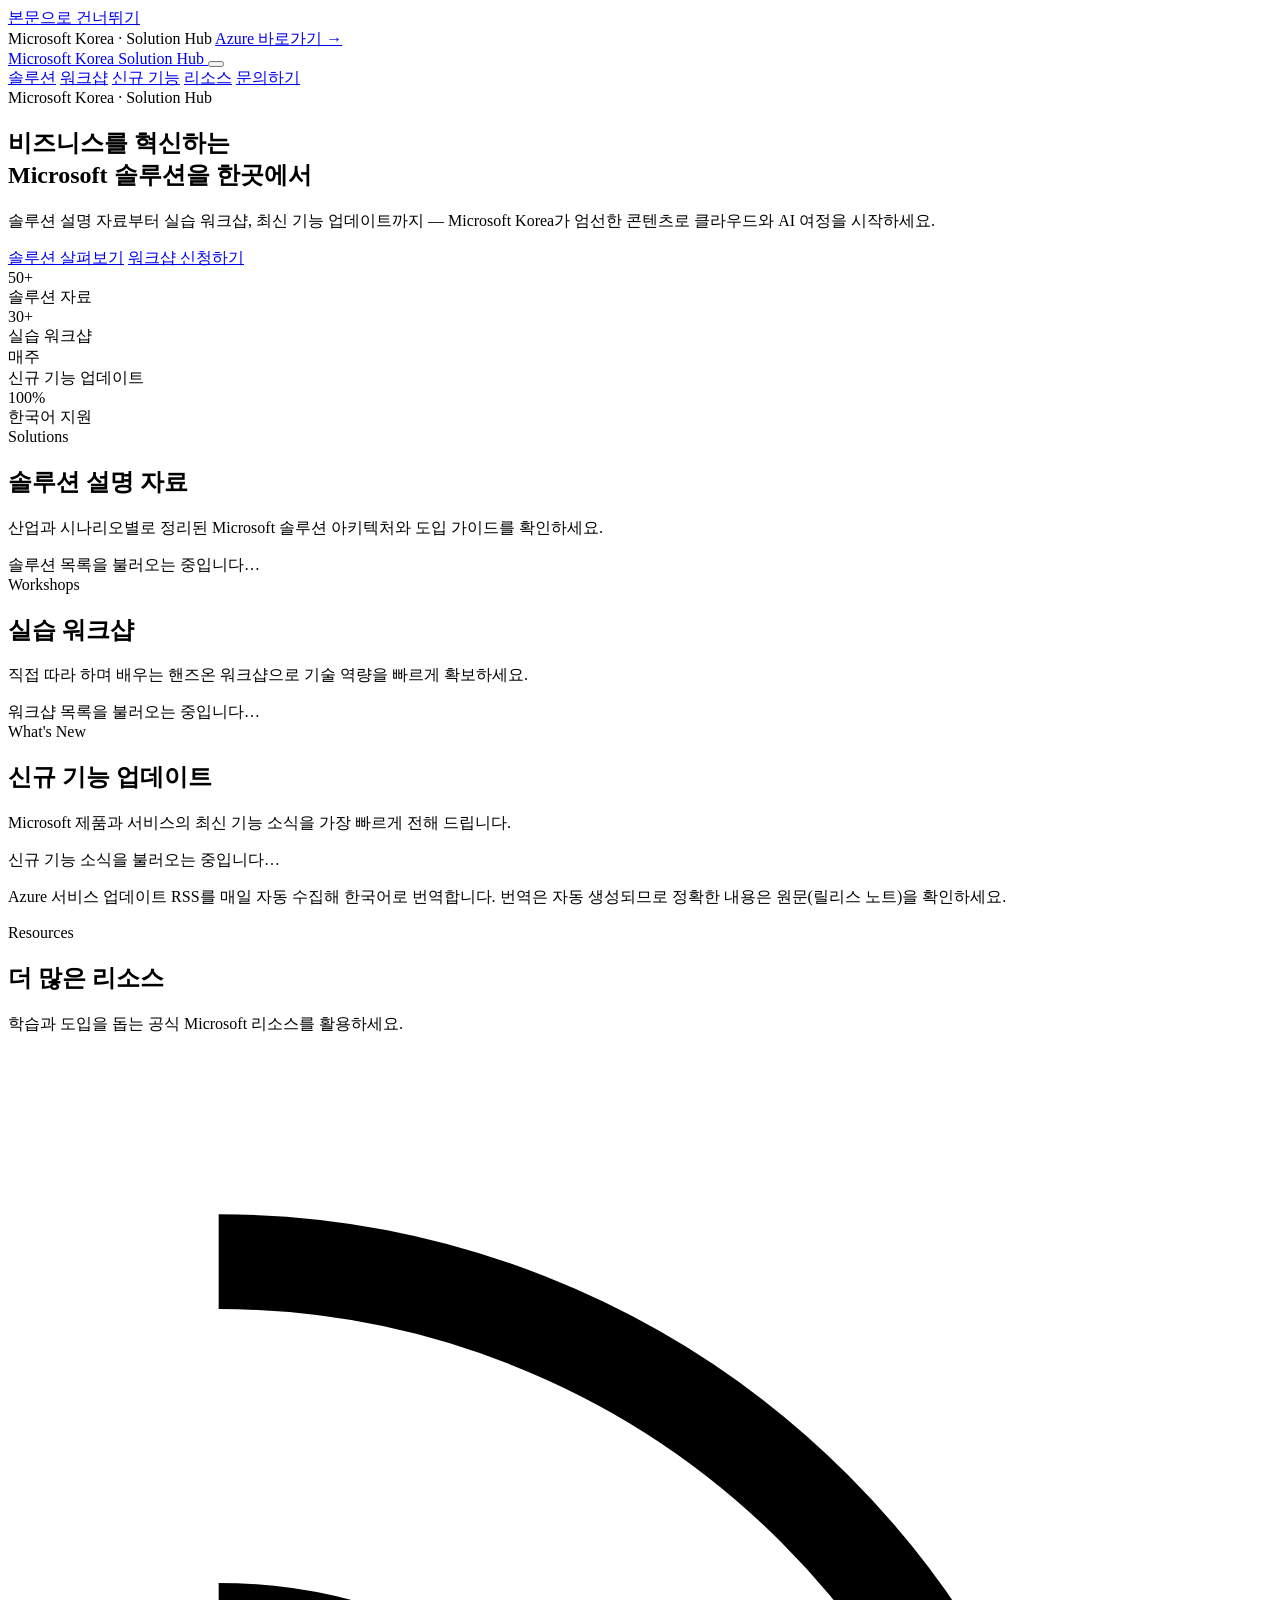
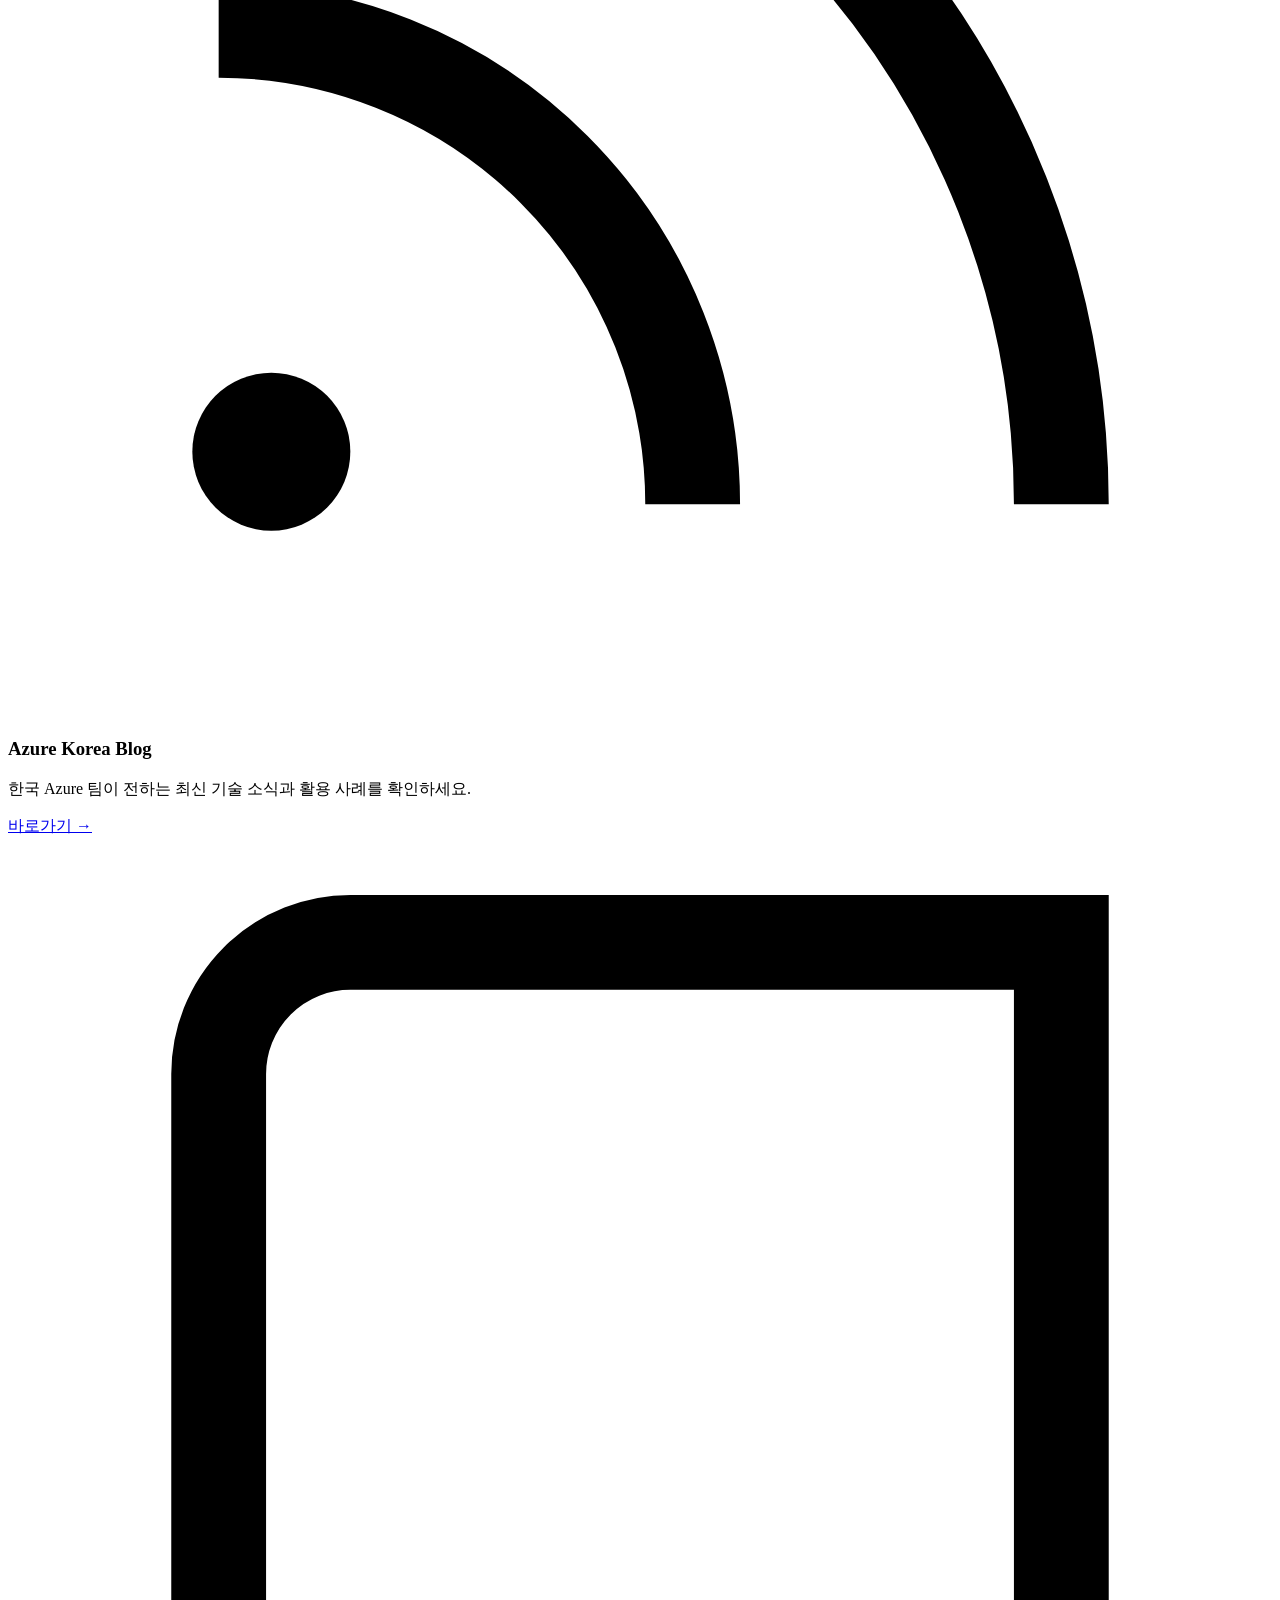
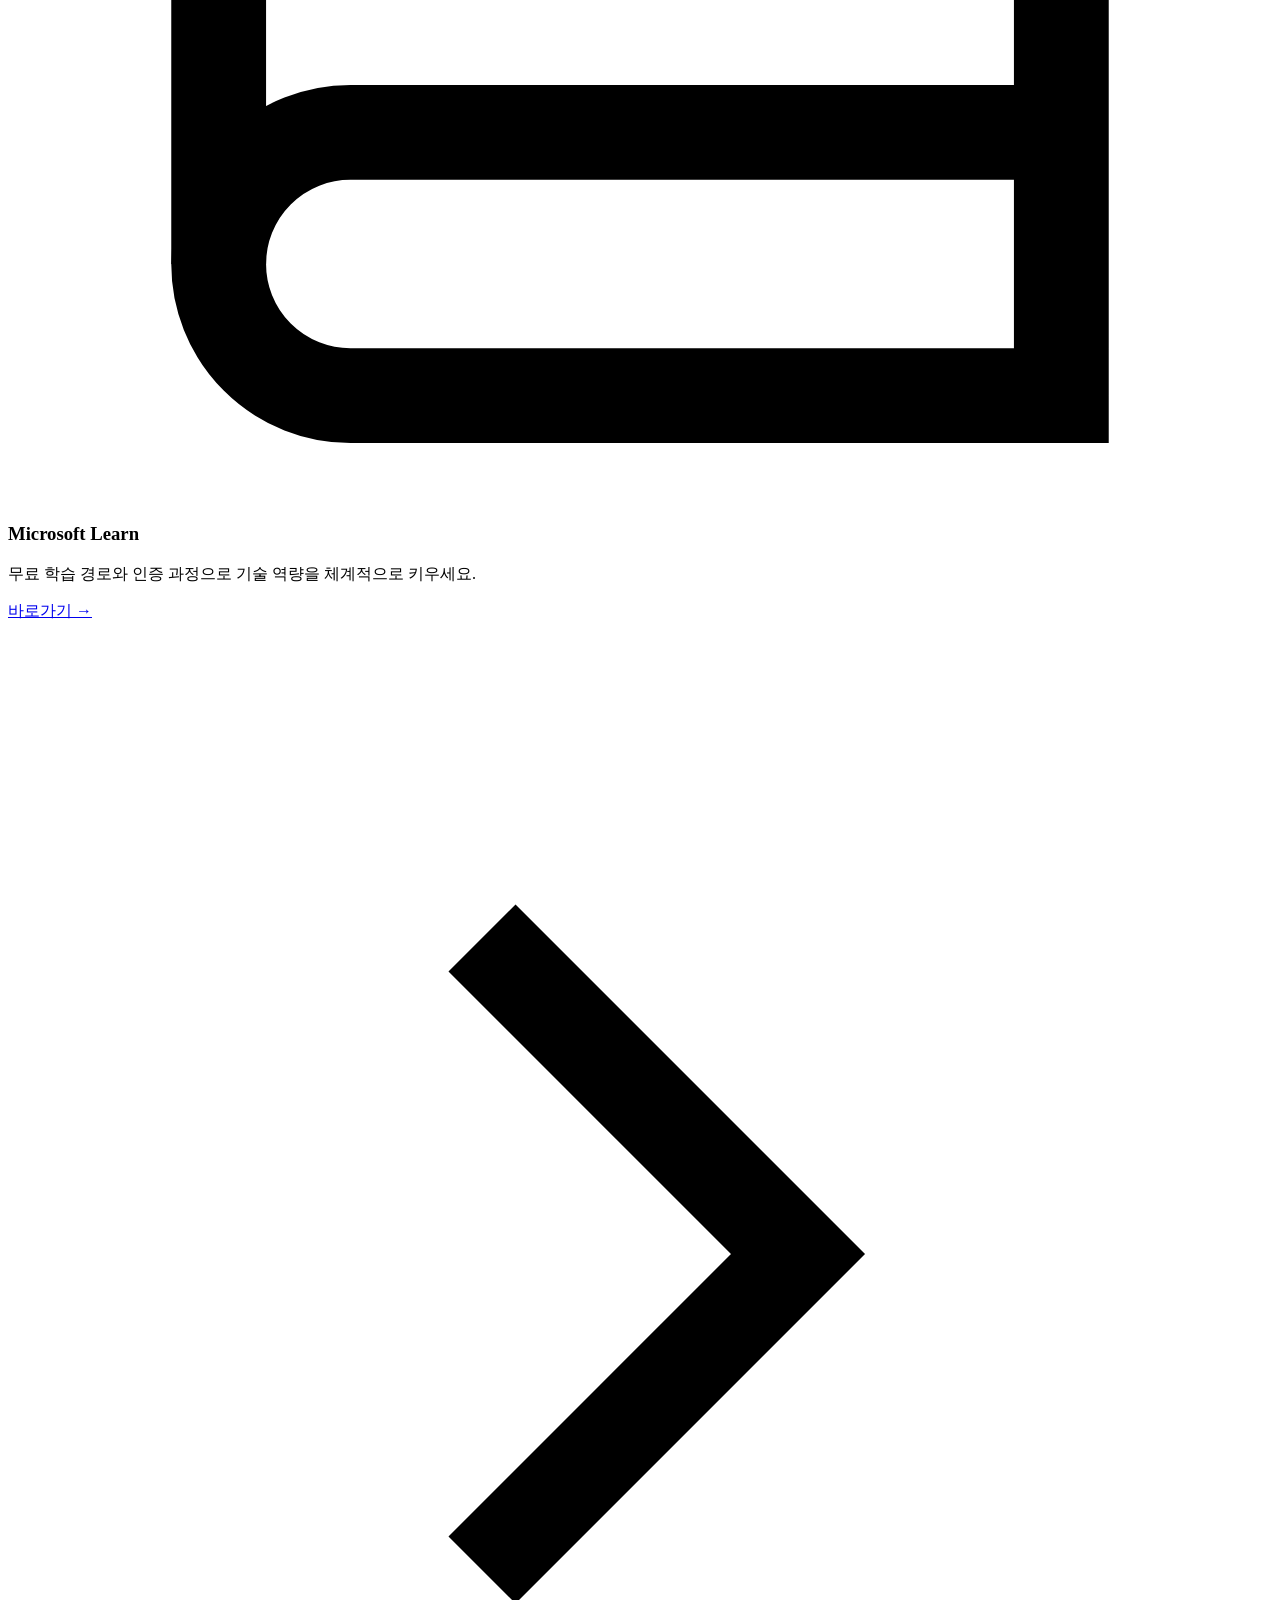
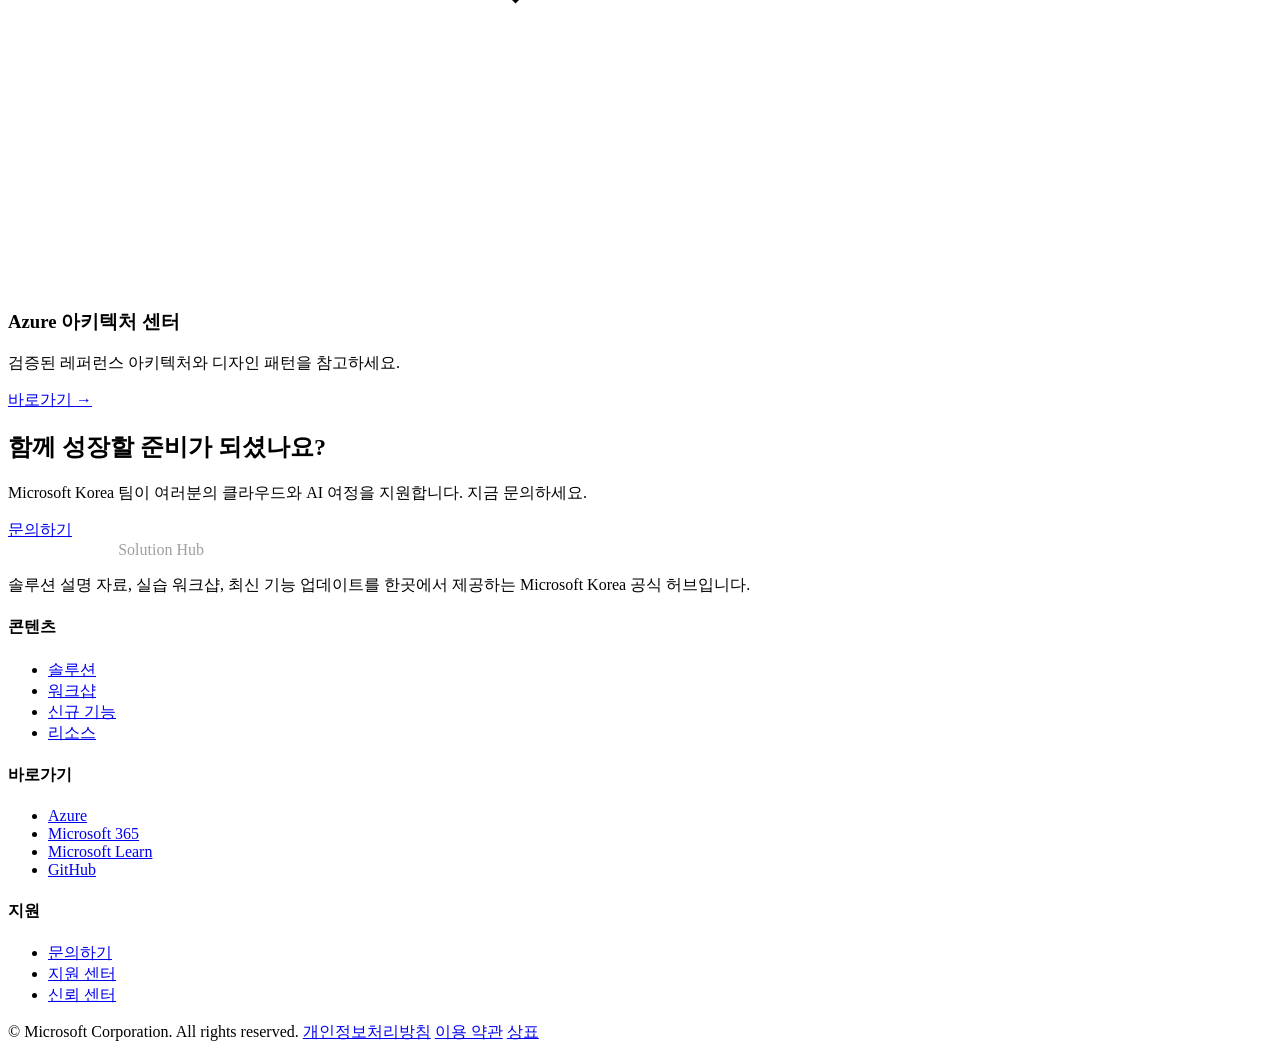
==== docs/index.html @ 12082afa "fix: 신규 기능 배지 정렬 개선 및 정적 자산 캐시 무효화" ====
<!DOCTYPE html>
<html lang="ko">
<head>
  <meta charset="UTF-8" />
  <meta name="viewport" content="width=device-width, initial-scale=1.0" />
  <title>Microsoft Korea Solution Hub</title>
  <meta name="description" content="Microsoft Korea Solution Hub — 솔루션 설명 자료, 실습 워크샵, 최신 기능 업데이트를 한곳에서 만나보세요." />
  <meta name="theme-color" content="#0067b8" />

  <!-- Open Graph -->
  <meta property="og:type" content="website" />
  <meta property="og:title" content="Microsoft Korea Solution Hub" />
  <meta property="og:description" content="솔루션 설명 자료, 실습 워크샵, 최신 기능 업데이트를 한곳에서." />
  <meta property="og:locale" content="ko_KR" />

  <link rel="icon" href="assets/img/favicon.svg" type="image/svg+xml" />
  <link rel="stylesheet" href="assets/css/styles.css?v=20260702" />
</head>
<body>
  <a class="skip-link" href="#main">본문으로 건너뛰기</a>

  <!-- Top bar -->
  <div class="topbar">
    <div class="container">
      <span>Microsoft Korea · Solution Hub</span>
      <span><a href="https://azure.microsoft.com/ko-kr/" target="_blank" rel="noopener">Azure 바로가기 →</a></span>
    </div>
  </div>

  <!-- Header -->
  <header class="site-header">
    <div class="container">
      <a class="brand" href="#top" aria-label="Microsoft Korea Solution Hub 홈">
        <span class="logo" aria-hidden="true">
          <span></span><span></span><span></span><span></span>
        </span>
        <span class="brand-text">
          <span class="t1">Microsoft Korea</span>
          <span class="t2">Solution Hub</span>
        </span>
      </a>

      <button class="nav-toggle" aria-label="메뉴 열기" aria-expanded="false">
        <span></span><span></span><span></span>
      </button>

      <nav class="main-nav" id="mainNav" aria-label="주 메뉴">
        <a href="#solutions">솔루션</a>
        <a href="#workshops">워크샵</a>
        <a href="#features">신규 기능</a>
        <a href="#resources">리소스</a>
        <a class="nav-cta" href="#contact">문의하기</a>
      </nav>
    </div>
  </header>

  <main id="main">
    <!-- Hero -->
    <section class="hero" id="top">
      <div class="container">
        <span class="eyebrow">Microsoft Korea · Solution Hub</span>
        <h1>비즈니스를 혁신하는<br />Microsoft 솔루션을 한곳에서</h1>
        <p>
          솔루션 설명 자료부터 실습 워크샵, 최신 기능 업데이트까지 —
          Microsoft Korea가 엄선한 콘텐츠로 클라우드와 AI 여정을 시작하세요.
        </p>
        <div class="hero-actions">
          <a class="btn btn-primary" href="#solutions">솔루션 살펴보기</a>
          <a class="btn btn-ghost" href="#workshops">워크샵 신청하기</a>
        </div>
      </div>
    </section>

    <!-- Stats -->
    <section class="stats">
      <div class="container">
        <div class="stat">
          <div class="num">50+</div>
          <div class="label">솔루션 자료</div>
        </div>
        <div class="stat">
          <div class="num">30+</div>
          <div class="label">실습 워크샵</div>
        </div>
        <div class="stat">
          <div class="num">매주</div>
          <div class="label">신규 기능 업데이트</div>
        </div>
        <div class="stat">
          <div class="num">100%</div>
          <div class="label">한국어 지원</div>
        </div>
      </div>
    </section>

    <!-- Solutions -->
    <section class="block" id="solutions">
      <div class="container">
        <div class="section-head reveal">
          <span class="kicker">Solutions</span>
          <h2>솔루션 설명 자료</h2>
          <p>산업과 시나리오별로 정리된 Microsoft 솔루션 아키텍처와 도입 가이드를 확인하세요.</p>
        </div>

        <!--
          아래 그리드는 solutions/solutions.md 매니페스트를 기반으로 JavaScript가
          자동으로 채웁니다. 각 카드는 solution.html?slug=<slug> 상세 페이지로 연결됩니다.
        -->
        <div class="grid grid-3" id="solutionGrid" data-source="solutions/solutions.md" aria-live="polite">
          <div class="workshop-loading">솔루션 목록을 불러오는 중입니다…</div>
        </div>
      </div>
    </section>

    <!-- Workshops -->
    <section class="block alt" id="workshops">
      <div class="container">
        <div class="section-head reveal">
          <span class="kicker">Workshops</span>
          <h2>실습 워크샵</h2>
          <p>직접 따라 하며 배우는 핸즈온 워크샵으로 기술 역량을 빠르게 확보하세요.</p>
        </div>

        <!--
          아래 컨테이너는 workshops.md 파일의 카테고리·워크샵 목록을 기반으로
          JavaScript가 자동으로 채웁니다. data-source 속성으로 목록 파일을 지정합니다.
        -->
        <div id="workshopContainer" data-source="workshops.md" aria-live="polite">
          <div class="workshop-loading">워크샵 목록을 불러오는 중입니다…</div>
        </div>
      </div>
    </section>

    <!-- New Features -->
    <section class="block" id="features">
      <div class="container">
        <div class="section-head reveal">
          <span class="kicker">What's New</span>
          <h2>신규 기능 업데이트</h2>
          <p>Microsoft 제품과 서비스의 최신 기능 소식을 가장 빠르게 전해 드립니다.</p>
        </div>

        <!--
          아래 목록은 GitHub Actions가 매일 Azure 서비스 업데이트 RSS를 수집·번역해
          생성하는 updates.json 을 기반으로 자동 렌더링됩니다.
        -->
        <div class="feature-list" id="featureList" data-source="updates.json" aria-live="polite">
          <div class="workshop-loading">신규 기능 소식을 불러오는 중입니다…</div>
        </div>
        <p class="feed-note">Azure 서비스 업데이트 RSS를 매일 자동 수집해 한국어로 번역합니다. 번역은 자동 생성되므로 정확한 내용은 원문(릴리스 노트)을 확인하세요.</p>
      </div>
    </section>

    <!-- Resources -->
    <section class="block alt" id="resources">
      <div class="container">
        <div class="section-head reveal">
          <span class="kicker">Resources</span>
          <h2>더 많은 리소스</h2>
          <p>학습과 도입을 돕는 공식 Microsoft 리소스를 활용하세요.</p>
        </div>

        <div class="grid grid-3">
          <article class="card reveal">
            <div class="card-top"></div>
            <div class="card-body">
              <div class="icon" aria-hidden="true">
                <svg viewBox="0 0 24 24" fill="none" stroke="currentColor" stroke-width="1.8"><path d="M4 11a9 9 0 0 1 9 9"/><path d="M4 4a16 16 0 0 1 16 16"/><circle cx="5" cy="19" r="1.5" fill="currentColor" stroke="none"/></svg>
              </div>
              <h3>Azure Korea Blog</h3>
              <p>한국 Azure 팀이 전하는 최신 기술 소식과 활용 사례를 확인하세요.</p>
              <a class="card-link" href="https://microsoft.github.io/azurekorea/" target="_blank" rel="noopener">바로가기 <span class="arrow">→</span></a>
            </div>
          </article>

          <article class="card reveal">
            <div class="card-top"></div>
            <div class="card-body">
              <div class="icon" aria-hidden="true">
                <svg viewBox="0 0 24 24" fill="none" stroke="currentColor" stroke-width="1.8"><path d="M4 19.5A2.5 2.5 0 0 1 6.5 17H20"/><path d="M6.5 2H20v20H6.5A2.5 2.5 0 0 1 4 19.5v-15A2.5 2.5 0 0 1 6.5 2z"/></svg>
              </div>
              <h3>Microsoft Learn</h3>
              <p>무료 학습 경로와 인증 과정으로 기술 역량을 체계적으로 키우세요.</p>
              <a class="card-link" href="https://learn.microsoft.com/ko-kr/" target="_blank" rel="noopener">바로가기 <span class="arrow">→</span></a>
            </div>
          </article>

          <article class="card reveal">
            <div class="card-top"></div>
            <div class="card-body">
              <div class="icon" aria-hidden="true">
                <svg viewBox="0 0 24 24" fill="none" stroke="currentColor" stroke-width="1.8"><path d="M9 18l6-6-6-6"/></svg>
              </div>
              <h3>Azure 아키텍처 센터</h3>
              <p>검증된 레퍼런스 아키텍처와 디자인 패턴을 참고하세요.</p>
              <a class="card-link" href="https://learn.microsoft.com/ko-kr/azure/architecture/" target="_blank" rel="noopener">바로가기 <span class="arrow">→</span></a>
            </div>
          </article>
        </div>
      </div>
    </section>

    <!-- CTA band -->
    <section class="cta-band" id="contact">
      <h2>함께 성장할 준비가 되셨나요?</h2>
      <p>Microsoft Korea 팀이 여러분의 클라우드와 AI 여정을 지원합니다. 지금 문의하세요.</p>
      <a class="btn btn-primary" href="mailto:solutionhub@microsoft.com">문의하기</a>
    </section>
  </main>

  <!-- Footer -->
  <footer class="site-footer">
    <div class="container">
      <div class="footer-grid">
        <div class="footer-about">
          <a class="brand" href="#top" style="color:#fff;">
            <span class="logo" aria-hidden="true"><span></span><span></span><span></span><span></span></span>
            <span class="brand-text">
              <span class="t1" style="color:#fff;">Microsoft Korea</span>
              <span class="t2" style="color:#a19f9d;">Solution Hub</span>
            </span>
          </a>
          <p>솔루션 설명 자료, 실습 워크샵, 최신 기능 업데이트를 한곳에서 제공하는 Microsoft Korea 공식 허브입니다.</p>
        </div>
        <div>
          <h4>콘텐츠</h4>
          <ul>
            <li><a href="#solutions">솔루션</a></li>
            <li><a href="#workshops">워크샵</a></li>
            <li><a href="#features">신규 기능</a></li>
            <li><a href="#resources">리소스</a></li>
          </ul>
        </div>
        <div>
          <h4>바로가기</h4>
          <ul>
            <li><a href="https://azure.microsoft.com/ko-kr/" target="_blank" rel="noopener">Azure</a></li>
            <li><a href="https://www.microsoft.com/ko-kr/microsoft-365" target="_blank" rel="noopener">Microsoft 365</a></li>
            <li><a href="https://learn.microsoft.com/ko-kr/" target="_blank" rel="noopener">Microsoft Learn</a></li>
            <li><a href="https://github.com/" target="_blank" rel="noopener">GitHub</a></li>
          </ul>
        </div>
        <div>
          <h4>지원</h4>
          <ul>
            <li><a href="#contact">문의하기</a></li>
            <li><a href="https://support.microsoft.com/ko-kr" target="_blank" rel="noopener">지원 센터</a></li>
            <li><a href="https://www.microsoft.com/ko-kr/trust-center" target="_blank" rel="noopener">신뢰 센터</a></li>
          </ul>
        </div>
      </div>
      <div class="footer-bottom">
        <span>© <span id="year"></span> Microsoft Corporation. All rights reserved.</span>
        <span>
          <a href="https://www.microsoft.com/ko-kr/privacy/privacystatement" target="_blank" rel="noopener">개인정보처리방침</a>
          <a href="https://www.microsoft.com/ko-kr/legal/terms-of-use" target="_blank" rel="noopener">이용 약관</a>
          <a href="https://www.microsoft.com/ko-kr/trademarks" target="_blank" rel="noopener">상표</a>
        </span>
      </div>
    </div>
  </footer>

  <script src="assets/js/main.js?v=20260702"></script>
</body>
</html>
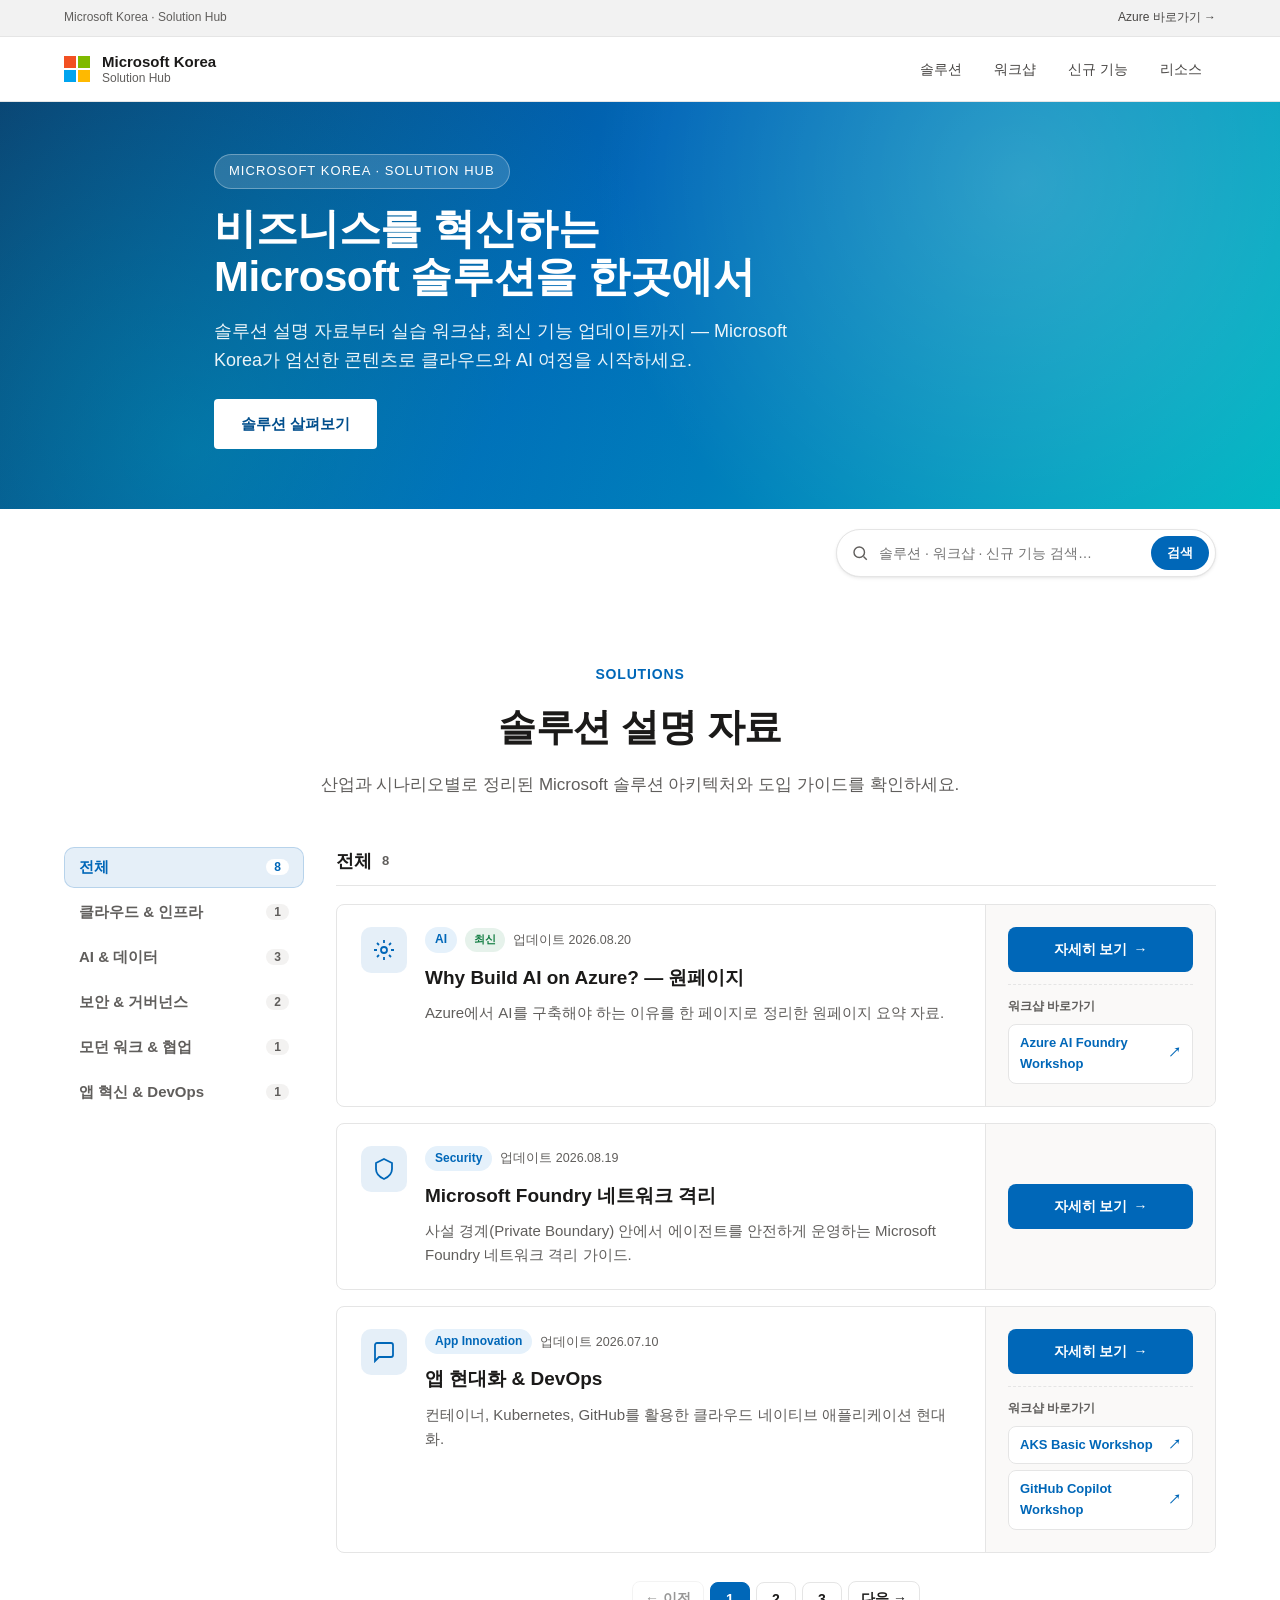
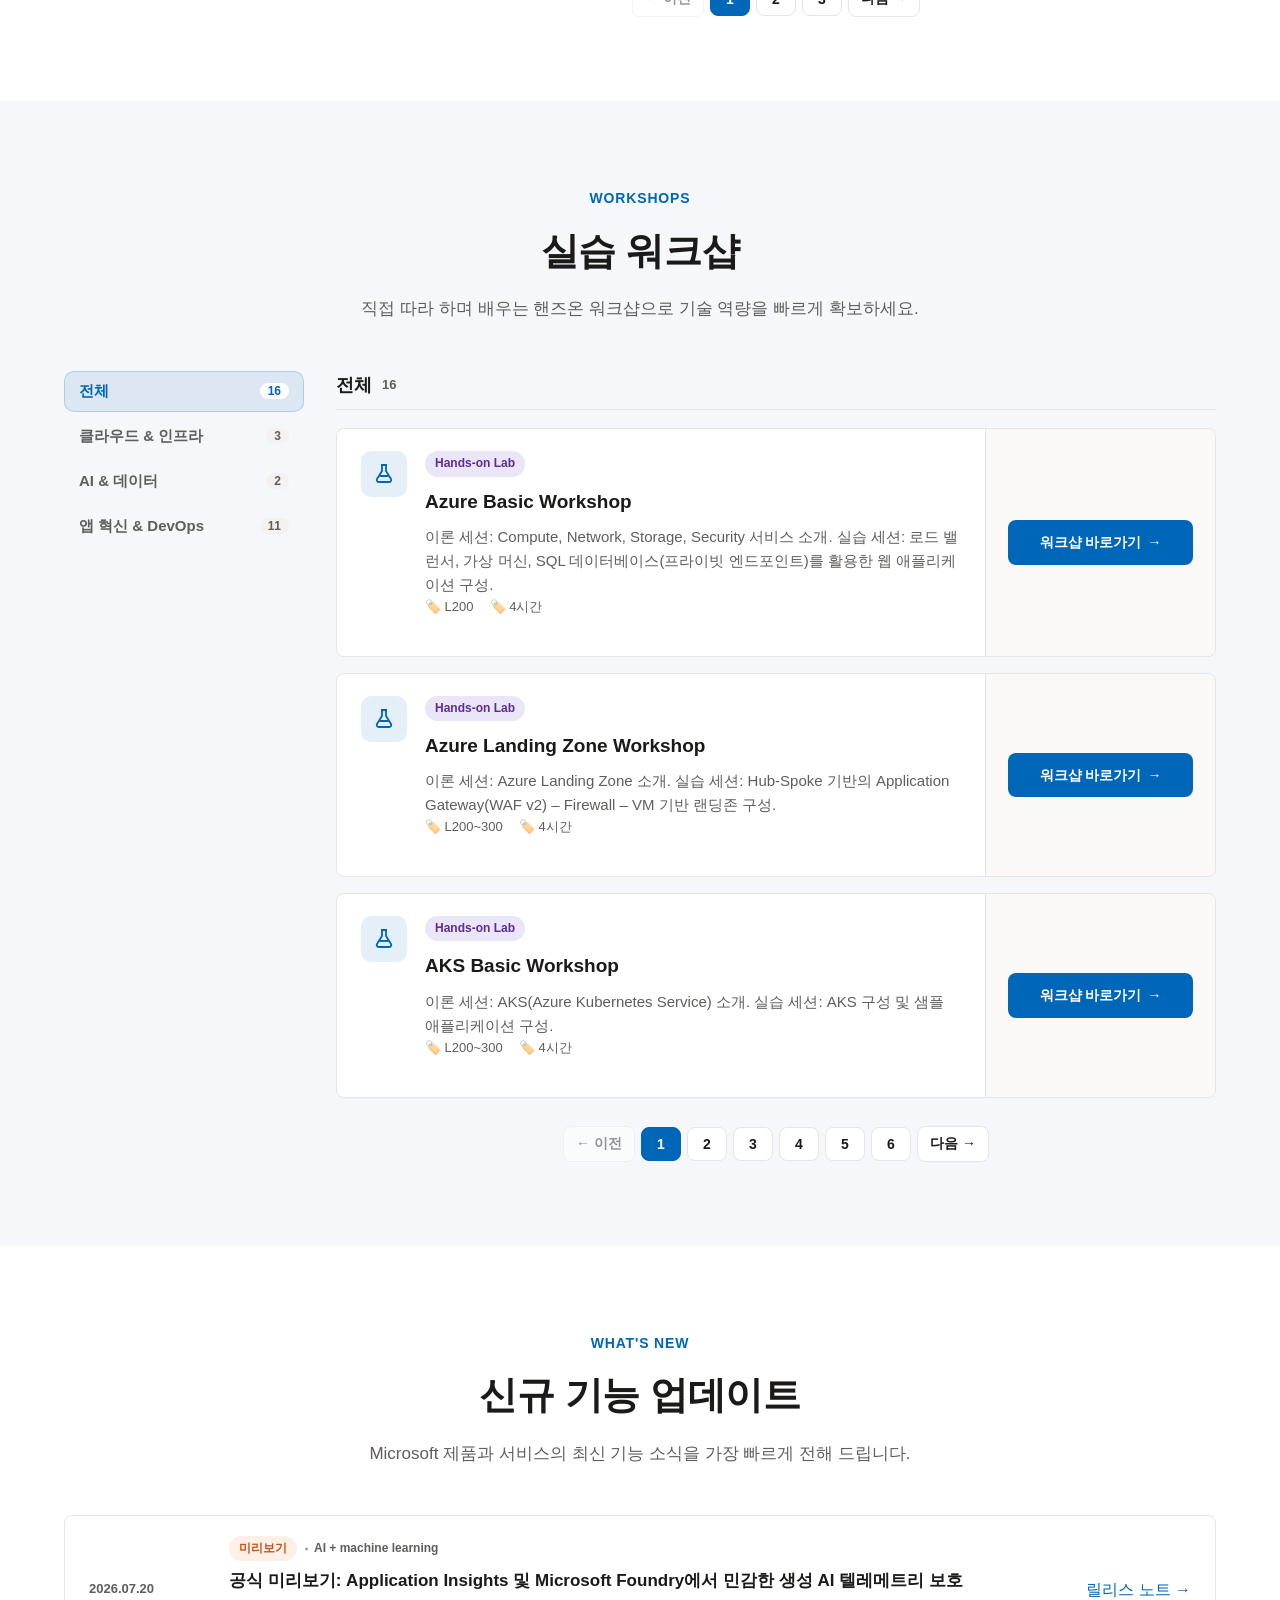
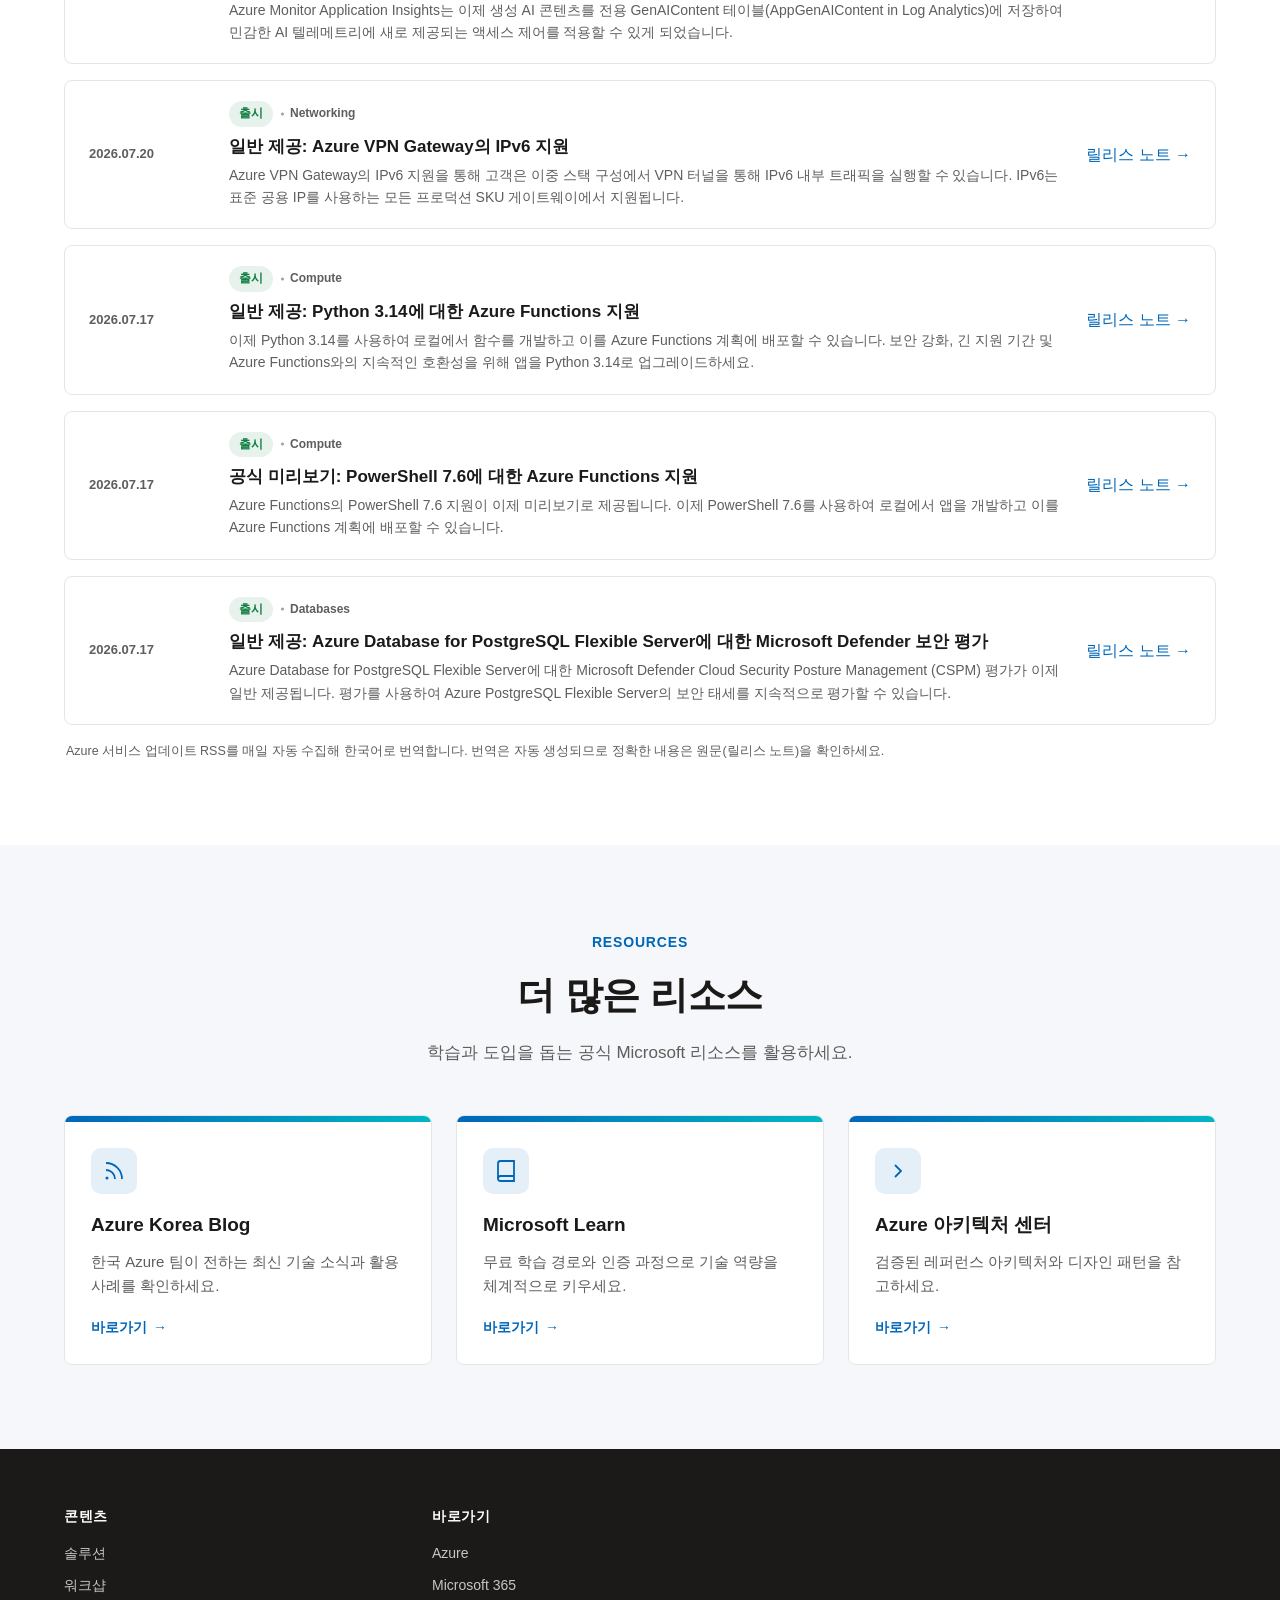
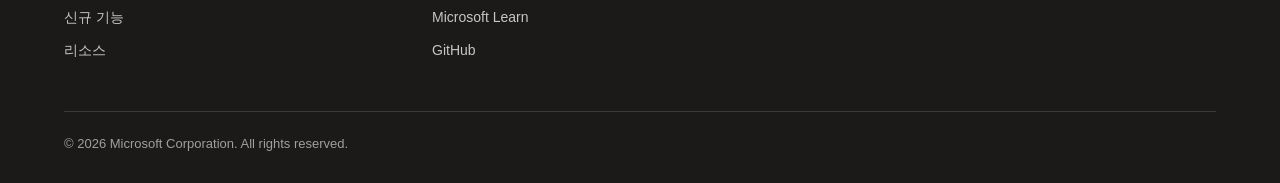
==== commit 7ac21779: "feat: 콘텐츠 폴더 재구성(solutions/workshops/updates), 2단 레이아웃·검색·페이지네이션, 신규기능 날짜별 저장" ====
--- a/docs/index.html
+++ b/docs/index.html
@@ -49,7 +49,6 @@
         <a href="#workshops">워크샵</a>
         <a href="#features">신규 기능</a>
         <a href="#resources">리소스</a>
-        <a class="nav-cta" href="#contact">문의하기</a>
       </nav>
     </div>
   </header>
@@ -66,20 +65,23 @@
         </p>
         <div class="hero-actions">
           <a class="btn btn-primary" href="#solutions">솔루션 살펴보기</a>
-          <a class="btn btn-ghost" href="#workshops">워크샵 신청하기</a>
         </div>
       </div>
     </section>
 
     <!-- Stats -->
+    <!--
+      개수(통계) 섹션 — 콘텐츠가 충분히 쌓이면 다시 노출할 예정이라 임시로 숨김 처리했습니다.
+      다시 표시하려면 이 주석 블록의 시작(바로 위 줄)과 끝(아래 stats 섹션 뒤) 표시만 제거하세요.
+
     <section class="stats">
       <div class="container">
         <div class="stat">
-          <div class="num">50+</div>
+          <div class="num" id="statSolutions">10+</div>
           <div class="label">솔루션 자료</div>
         </div>
         <div class="stat">
-          <div class="num">30+</div>
+          <div class="num" id="statWorkshops">20+</div>
           <div class="label">실습 워크샵</div>
         </div>
         <div class="stat">
@@ -92,6 +94,34 @@
         </div>
       </div>
     </section>
+    -->
+
+    <!-- 검색 바 (배너 하단 · 솔루션 설명 자료 위) -->
+    <div class="search-bar-wrap">
+      <div class="container">
+        <form class="site-search" id="siteSearch" role="search">
+          <span class="search-ico" aria-hidden="true">
+            <svg viewBox="0 0 24 24" fill="none" stroke="currentColor" stroke-width="1.9"><circle cx="11" cy="11" r="7"/><path d="M21 21l-4.3-4.3"/></svg>
+          </span>
+          <input type="search" id="searchInput" placeholder="솔루션 · 워크샵 · 신규 기능 검색…" aria-label="사이트 검색" autocomplete="off" />
+          <button type="submit" class="search-go">검색</button>
+        </form>
+      </div>
+    </div>
+
+    <!-- 검색 결과 화면 (검색 시에만 표시) -->
+    <div class="block search-results" id="searchResults" hidden>
+      <div class="container">
+        <div class="search-results-head">
+          <h2 id="searchResultsTitle">검색 결과</h2>
+          <button type="button" class="search-close" id="searchClose">✕ 검색 닫기</button>
+        </div>
+        <div class="solutions-layout">
+          <aside class="solutions-nav" id="searchNav" aria-label="검색 결과 분류"></aside>
+          <div class="solutions-main" id="searchGrid" aria-live="polite"></div>
+        </div>
+      </div>
+    </div>
 
     <!-- Solutions -->
     <section class="block" id="solutions">
@@ -104,10 +134,14 @@
 
         <!--
           아래 그리드는 solutions/solutions.md 매니페스트를 기반으로 JavaScript가
-          자동으로 채웁니다. 각 카드는 solution.html?slug=<slug> 상세 페이지로 연결됩니다.
+          자동으로 채웁니다. 왼쪽은 카테고리 목록, 오른쪽은 카테고리별 카드입니다.
+          각 카드는 solution.html?slug=<slug> 상세 페이지(또는 외부 URL)로 연결됩니다.
         -->
-        <div class="grid grid-3" id="solutionGrid" data-source="solutions/solutions.md" aria-live="polite">
-          <div class="workshop-loading">솔루션 목록을 불러오는 중입니다…</div>
+        <div class="solutions-layout">
+          <aside class="solutions-nav" id="solutionNav" aria-label="솔루션 카테고리"></aside>
+          <div class="solutions-main" id="solutionGrid" data-source="solutions/solutions.md" aria-live="polite">
+            <div class="workshop-loading">솔루션 목록을 불러오는 중입니다…</div>
+          </div>
         </div>
       </div>
     </section>
@@ -123,10 +157,13 @@
 
         <!--
           아래 컨테이너는 workshops.md 파일의 카테고리·워크샵 목록을 기반으로
-          JavaScript가 자동으로 채웁니다. data-source 속성으로 목록 파일을 지정합니다.
+          JavaScript가 자동으로 채웁니다. 왼쪽은 카테고리, 오른쪽은 카드입니다.
         -->
-        <div id="workshopContainer" data-source="workshops.md" aria-live="polite">
-          <div class="workshop-loading">워크샵 목록을 불러오는 중입니다…</div>
+        <div class="solutions-layout">
+          <aside class="solutions-nav" id="workshopNav" aria-label="워크샵 카테고리"></aside>
+          <div class="solutions-main" id="workshopContainer" data-source="workshops/workshops.md" aria-live="polite">
+            <div class="workshop-loading">워크샵 목록을 불러오는 중입니다…</div>
+          </div>
         </div>
       </div>
     </section>
@@ -144,7 +181,7 @@
           아래 목록은 GitHub Actions가 매일 Azure 서비스 업데이트 RSS를 수집·번역해
           생성하는 updates.json 을 기반으로 자동 렌더링됩니다.
         -->
-        <div class="feature-list" id="featureList" data-source="updates.json" aria-live="polite">
+        <div class="feature-list" id="featureList" data-source="updates/updates.json" aria-live="polite">
           <div class="workshop-loading">신규 기능 소식을 불러오는 중입니다…</div>
         </div>
         <p class="feed-note">Azure 서비스 업데이트 RSS를 매일 자동 수집해 한국어로 번역합니다. 번역은 자동 생성되므로 정확한 내용은 원문(릴리스 노트)을 확인하세요.</p>
@@ -200,28 +237,12 @@
       </div>
     </section>
 
-    <!-- CTA band -->
-    <section class="cta-band" id="contact">
-      <h2>함께 성장할 준비가 되셨나요?</h2>
-      <p>Microsoft Korea 팀이 여러분의 클라우드와 AI 여정을 지원합니다. 지금 문의하세요.</p>
-      <a class="btn btn-primary" href="mailto:solutionhub@microsoft.com">문의하기</a>
-    </section>
   </main>
 
   <!-- Footer -->
   <footer class="site-footer">
     <div class="container">
       <div class="footer-grid">
-        <div class="footer-about">
-          <a class="brand" href="#top" style="color:#fff;">
-            <span class="logo" aria-hidden="true"><span></span><span></span><span></span><span></span></span>
-            <span class="brand-text">
-              <span class="t1" style="color:#fff;">Microsoft Korea</span>
-              <span class="t2" style="color:#a19f9d;">Solution Hub</span>
-            </span>
-          </a>
-          <p>솔루션 설명 자료, 실습 워크샵, 최신 기능 업데이트를 한곳에서 제공하는 Microsoft Korea 공식 허브입니다.</p>
-        </div>
         <div>
           <h4>콘텐츠</h4>
           <ul>
@@ -240,26 +261,14 @@
             <li><a href="https://github.com/" target="_blank" rel="noopener">GitHub</a></li>
           </ul>
         </div>
-        <div>
-          <h4>지원</h4>
-          <ul>
-            <li><a href="#contact">문의하기</a></li>
-            <li><a href="https://support.microsoft.com/ko-kr" target="_blank" rel="noopener">지원 센터</a></li>
-            <li><a href="https://www.microsoft.com/ko-kr/trust-center" target="_blank" rel="noopener">신뢰 센터</a></li>
-          </ul>
-        </div>
       </div>
       <div class="footer-bottom">
         <span>© <span id="year"></span> Microsoft Corporation. All rights reserved.</span>
-        <span>
-          <a href="https://www.microsoft.com/ko-kr/privacy/privacystatement" target="_blank" rel="noopener">개인정보처리방침</a>
-          <a href="https://www.microsoft.com/ko-kr/legal/terms-of-use" target="_blank" rel="noopener">이용 약관</a>
-          <a href="https://www.microsoft.com/ko-kr/trademarks" target="_blank" rel="noopener">상표</a>
-        </span>
       </div>
     </div>
   </footer>
 
+  <script src="assets/js/search-synonyms.js?v=20260702"></script>
   <script src="assets/js/main.js?v=20260702"></script>
 </body>
 </html>
--- a/docs/assets/css/styles.css
+++ b/docs/assets/css/styles.css
@@ -0,0 +1,1246 @@
+:root {
+  --ms-blue: #0067b8;
+  --ms-blue-dark: #004e8c;
+  --ms-blue-light: #50a0e0;
+  --ms-cyan: #00b7c3;
+  --ink: #1b1a19;
+  --ink-soft: #484644;
+  --ink-muted: #605e5c;
+  --line: #e5e5e5;
+  --bg: #ffffff;
+  --bg-soft: #f5f7fa;
+  --bg-panel: #faf9f8;
+  --radius: 8px;
+  --shadow-sm: 0 1.6px 3.6px rgba(0, 0, 0, 0.08), 0 0.3px 0.9px rgba(0, 0, 0, 0.06);
+  --shadow-md: 0 6.4px 14.4px rgba(0, 0, 0, 0.12), 0 1.2px 3.6px rgba(0, 0, 0, 0.08);
+  --shadow-lg: 0 25.6px 57.6px rgba(0, 0, 0, 0.18), 0 4.8px 14.4px rgba(0, 0, 0, 0.12);
+  --font: "Segoe UI", "Malgun Gothic", "맑은 고딕", -apple-system, BlinkMacSystemFont, Roboto, "Helvetica Neue", sans-serif;
+  --maxw: 1200px;
+}
+
+* {
+  box-sizing: border-box;
+}
+
+html {
+  scroll-behavior: smooth;
+}
+
+body {
+  margin: 0;
+  font-family: var(--font);
+  color: var(--ink);
+  background: var(--bg);
+  line-height: 1.6;
+  -webkit-font-smoothing: antialiased;
+  /* 콘텐츠가 짧아도 푸터(하단 배너)를 화면 맨 아래에 고정 */
+  display: flex;
+  flex-direction: column;
+  min-height: 100vh;
+}
+#main {
+  flex: 1 0 auto;
+}
+
+a {
+  color: var(--ms-blue);
+  text-decoration: none;
+}
+
+a:hover {
+  text-decoration: underline;
+}
+
+img {
+  max-width: 100%;
+  display: block;
+}
+
+.container {
+  width: 100%;
+  max-width: var(--maxw);
+  margin: 0 auto;
+  padding: 0 24px;
+}
+
+/* ---------- Skip link ---------- */
+.skip-link {
+  position: absolute;
+  left: -999px;
+  top: 0;
+  background: var(--ms-blue);
+  color: #fff;
+  padding: 10px 16px;
+  z-index: 1000;
+}
+.skip-link:focus {
+  left: 8px;
+  top: 8px;
+}
+
+/* ---------- Top bar ---------- */
+.topbar {
+  background: #f2f2f2;
+  border-bottom: 1px solid var(--line);
+  font-size: 12px;
+  color: var(--ink-muted);
+}
+.topbar .container {
+  display: flex;
+  align-items: center;
+  justify-content: space-between;
+  height: 36px;
+}
+.topbar a {
+  color: var(--ink-soft);
+}
+
+/* ---------- Header / nav ---------- */
+.site-header {
+  position: sticky;
+  top: 0;
+  z-index: 100;
+  background: rgba(255, 255, 255, 0.92);
+  backdrop-filter: saturate(180%) blur(8px);
+  border-bottom: 1px solid var(--line);
+}
+.site-header .container {
+  display: flex;
+  align-items: center;
+  justify-content: space-between;
+  height: 64px;
+}
+.brand {
+  display: flex;
+  align-items: center;
+  gap: 12px;
+  font-weight: 600;
+  color: var(--ink);
+}
+.brand:hover {
+  text-decoration: none;
+}
+.brand .logo {
+  display: grid;
+  grid-template-columns: 12px 12px;
+  grid-template-rows: 12px 12px;
+  gap: 2px;
+}
+.brand .logo span {
+  width: 12px;
+  height: 12px;
+  display: block;
+}
+.brand .logo span:nth-child(1) { background: #f25022; }
+.brand .logo span:nth-child(2) { background: #7fba00; }
+.brand .logo span:nth-child(3) { background: #00a4ef; }
+.brand .logo span:nth-child(4) { background: #ffb900; }
+.brand .brand-text {
+  display: flex;
+  flex-direction: column;
+  line-height: 1.2;
+}
+.brand .brand-text .t1 {
+  font-size: 15px;
+  font-weight: 600;
+}
+.brand .brand-text .t2 {
+  font-size: 12px;
+  font-weight: 400;
+  color: var(--ink-muted);
+}
+.main-nav {
+  display: flex;
+  align-items: center;
+  gap: 4px;
+}
+.main-nav a {
+  color: var(--ink-soft);
+  font-size: 14px;
+  padding: 8px 14px;
+  border-radius: 4px;
+}
+.main-nav a:hover {
+  background: var(--bg-soft);
+  text-decoration: none;
+  color: var(--ink);
+}
+.nav-cta {
+  background: var(--ms-blue);
+  color: #fff !important;
+  font-weight: 600;
+}
+.nav-cta:hover {
+  background: var(--ms-blue-dark) !important;
+}
+.nav-toggle {
+  display: none;
+  background: none;
+  border: none;
+  cursor: pointer;
+  padding: 8px;
+}
+.nav-toggle span {
+  display: block;
+  width: 22px;
+  height: 2px;
+  background: var(--ink);
+  margin: 4px 0;
+}
+
+/* ---------- Hero ---------- */
+.hero {
+  position: relative;
+  background: linear-gradient(120deg, #0b3d6e 0%, #0067b8 45%, #00b7c3 100%);
+  color: #fff;
+  overflow: hidden;
+}
+.hero::after {
+  content: "";
+  position: absolute;
+  inset: 0;
+  background-image:
+    radial-gradient(circle at 80% 20%, rgba(255, 255, 255, 0.18), transparent 40%),
+    radial-gradient(circle at 15% 85%, rgba(0, 183, 195, 0.35), transparent 45%);
+  pointer-events: none;
+}
+.hero .container {
+  position: relative;
+  z-index: 1;
+  padding: 52px 24px 60px;
+  max-width: 900px;
+}
+.hero .eyebrow {
+  display: inline-block;
+  font-size: 13px;
+  letter-spacing: 0.08em;
+  text-transform: uppercase;
+  background: rgba(255, 255, 255, 0.15);
+  border: 1px solid rgba(255, 255, 255, 0.3);
+  padding: 6px 14px;
+  border-radius: 999px;
+  margin-bottom: 16px;
+}
+.hero h1 {
+  font-size: clamp(28px, 4vw, 42px);
+  line-height: 1.15;
+  margin: 0 0 16px;
+  font-weight: 700;
+  letter-spacing: -0.01em;
+}
+.hero p {
+  font-size: clamp(15px, 1.6vw, 18px);
+  max-width: 620px;
+  margin: 0 0 24px;
+  color: rgba(255, 255, 255, 0.92);
+}
+.hero-actions {
+  display: flex;
+  flex-wrap: wrap;
+  gap: 14px;
+}
+.btn {
+  display: inline-flex;
+  align-items: center;
+  gap: 8px;
+  font-size: 15px;
+  font-weight: 600;
+  padding: 12px 26px;
+  border-radius: 4px;
+  border: 1px solid transparent;
+  cursor: pointer;
+  transition: transform 0.12s ease, background 0.15s ease, box-shadow 0.15s ease;
+}
+.btn:hover {
+  text-decoration: none;
+  transform: translateY(-1px);
+}
+.btn-primary {
+  background: #fff;
+  color: var(--ms-blue-dark);
+}
+.btn-primary:hover {
+  box-shadow: var(--shadow-md);
+}
+.btn-ghost {
+  background: transparent;
+  color: #fff;
+  border-color: rgba(255, 255, 255, 0.6);
+}
+.btn-ghost:hover {
+  background: rgba(255, 255, 255, 0.12);
+}
+
+/* ---------- Stats strip ---------- */
+.stats {
+  background: var(--bg-panel);
+  border-bottom: 1px solid var(--line);
+}
+.stats .container {
+  display: grid;
+  grid-template-columns: repeat(4, 1fr);
+  gap: 24px;
+  padding: 36px 24px;
+}
+.stat {
+  text-align: center;
+}
+.stat .num {
+  font-size: 34px;
+  font-weight: 700;
+  color: var(--ms-blue);
+  line-height: 1.1;
+}
+.stat .label {
+  font-size: 14px;
+  color: var(--ink-muted);
+  margin-top: 6px;
+}
+
+/* ---------- Section ---------- */
+section.block {
+  padding: 84px 0;
+}
+section.block.alt {
+  background: var(--bg-soft);
+}
+.section-head {
+  max-width: 720px;
+  margin: 0 auto 48px;
+  text-align: center;
+}
+.section-head .kicker {
+  color: var(--ms-blue);
+  font-weight: 600;
+  font-size: 14px;
+  letter-spacing: 0.06em;
+  text-transform: uppercase;
+}
+.section-head h2 {
+  font-size: clamp(26px, 3.5vw, 38px);
+  margin: 10px 0 14px;
+  font-weight: 700;
+  letter-spacing: -0.01em;
+}
+.section-head p {
+  color: var(--ink-muted);
+  font-size: 17px;
+  margin: 0;
+}
+
+/* ---------- Card grid ---------- */
+.grid {
+  display: grid;
+  gap: 24px;
+}
+.grid-3 {
+  grid-template-columns: repeat(3, 1fr);
+}
+.grid-2 {
+  grid-template-columns: repeat(2, 1fr);
+}
+
+.card {
+  background: var(--bg);
+  border: 1px solid var(--line);
+  border-radius: var(--radius);
+  overflow: hidden;
+  display: flex;
+  flex-direction: column;
+  transition: transform 0.15s ease, box-shadow 0.15s ease, border-color 0.15s ease;
+}
+.card:hover {
+  transform: translateY(-4px);
+  box-shadow: var(--shadow-md);
+  border-color: transparent;
+}
+.card[hidden] {
+  display: none;
+}
+.card .card-top {
+  height: 6px;
+  background: linear-gradient(90deg, var(--ms-blue), var(--ms-cyan));
+}
+.card .card-body {
+  padding: 26px;
+  display: flex;
+  flex-direction: column;
+  flex: 1;
+}
+.card .icon {
+  width: 46px;
+  height: 46px;
+  border-radius: 10px;
+  display: grid;
+  place-items: center;
+  background: rgba(0, 103, 184, 0.1);
+  color: var(--ms-blue);
+  margin-bottom: 16px;
+}
+.card .icon svg {
+  width: 24px;
+  height: 24px;
+}
+.card h3 {
+  font-size: 19px;
+  margin: 0 0 10px;
+  font-weight: 600;
+}
+.card p {
+  color: var(--ink-muted);
+  font-size: 15px;
+  margin: 0 0 18px;
+  flex: 1;
+}
+.card .card-link {
+  font-weight: 600;
+  font-size: 14px;
+  display: inline-flex;
+  align-items: center;
+  gap: 6px;
+}
+.card .card-link .arrow {
+  transition: transform 0.15s ease;
+}
+.card:hover .card-link .arrow {
+  transform: translateX(4px);
+}
+.tag {
+  display: inline-block;
+  font-size: 12px;
+  font-weight: 600;
+  padding: 3px 10px;
+  border-radius: 999px;
+  margin-bottom: 14px;
+}
+.tag.new { background: #e6f2eb; color: #107c41; }
+.tag.workshop { background: #eae6f7; color: #5c2d91; }
+.tag.solution { background: #e5f1fb; color: #0067b8; }
+.tag.update { background: #fef0e6; color: #c4531a; }
+
+/* ---------- Solutions 2-column layout ---------- */
+.solutions-layout {
+  display: grid;
+  grid-template-columns: 240px 1fr;
+  gap: 32px;
+  align-items: start;
+}
+.solutions-nav {
+  position: sticky;
+  top: 88px;
+  display: flex;
+  flex-direction: column;
+  gap: 4px;
+}
+.solutions-nav .cat-item {
+  display: flex;
+  align-items: center;
+  justify-content: space-between;
+  gap: 8px;
+  width: 100%;
+  padding: 10px 14px;
+  border: 1px solid transparent;
+  border-radius: 10px;
+  background: transparent;
+  color: var(--ink-muted);
+  font-size: 15px;
+  font-weight: 600;
+  text-align: left;
+  cursor: pointer;
+  transition: background 0.15s ease, color 0.15s ease, border-color 0.15s ease;
+}
+.solutions-nav .cat-item:hover {
+  background: rgba(0, 103, 184, 0.06);
+  color: var(--ink);
+}
+.solutions-nav .cat-item.active {
+  background: rgba(0, 103, 184, 0.1);
+  color: var(--ms-blue);
+  border-color: rgba(0, 103, 184, 0.2);
+}
+.solutions-nav .count {
+  font-size: 12px;
+  font-weight: 600;
+  color: var(--ink-muted);
+  background: #f3f2f1;
+  border-radius: 999px;
+  padding: 1px 8px;
+  min-width: 22px;
+  text-align: center;
+}
+.solutions-nav .cat-item.active .count {
+  color: var(--ms-blue);
+  background: #fff;
+}
+.solutions-main {
+  min-width: 0;
+}
+.cat-group {
+  margin-bottom: 40px;
+}
+.cat-group:last-child {
+  margin-bottom: 0;
+}
+.cat-group[hidden] {
+  display: none;
+}
+.cat-title {
+  display: flex;
+  align-items: center;
+  gap: 10px;
+  font-size: 18px;
+  font-weight: 700;
+  margin: 0 0 18px;
+  padding-bottom: 10px;
+  border-bottom: 1px solid var(--line);
+}
+.cat-title .cat-count {
+  font-size: 13px;
+  font-weight: 600;
+  color: var(--ink-muted);
+}
+
+/* 카드 상단 태그 줄 + 최신 배지 */
+.card-tags {
+  display: flex;
+  align-items: center;
+  gap: 8px;
+}
+.badge-new {
+  display: inline-block;
+  font-size: 11px;
+  font-weight: 700;
+  padding: 3px 9px;
+  border-radius: 999px;
+  background: #e6f2eb;
+  color: #107c41;
+  margin-bottom: 14px;
+}
+
+/* 카드 하단: 업데이트 날짜 + 링크 */
+.card-foot {
+  display: flex;
+  align-items: center;
+  justify-content: space-between;
+  gap: 12px;
+  margin-top: auto;
+}
+.card-date {
+  font-size: 12.5px;
+  color: var(--ink-muted);
+}
+
+/* ---------- 가로형 솔루션 행 (한 행에 하나) ---------- */
+.solution-rows {
+  display: flex;
+  flex-direction: column;
+  gap: 16px;
+}
+.card.solution-row {
+  flex-direction: row;
+  align-items: stretch;
+  overflow: hidden;
+}
+.card.solution-row .srow-main {
+  display: flex;
+  gap: 18px;
+  padding: 22px 24px;
+  flex: 1;
+  min-width: 0;
+}
+.card.solution-row .icon {
+  flex: 0 0 auto;
+  margin-bottom: 0;
+}
+.srow-body {
+  min-width: 0;
+  display: flex;
+  flex-direction: column;
+}
+.solution-row .card-tags {
+  margin-bottom: 10px;
+  flex-wrap: wrap;
+}
+.solution-row .card-tags .tag,
+.solution-row .card-tags .badge-new {
+  margin-bottom: 0;
+}
+.srow-body h3 {
+  font-size: 19px;
+  margin: 0 0 8px;
+  font-weight: 600;
+}
+.srow-body p {
+  color: var(--ink-muted);
+  font-size: 15px;
+  margin: 0;
+}
+
+/* 오른쪽 액션 영역: 세로 2단 (자세히 보기 / 워크샵 바로가기) */
+.srow-actions {
+  flex: 0 0 230px;
+  display: flex;
+  flex-direction: column;
+  gap: 12px;
+  padding: 22px;
+  border-left: 1px solid var(--line);
+  background: var(--bg-panel);
+  justify-content: center;
+}
+.srow-actions .btn-detail {
+  display: inline-flex;
+  align-items: center;
+  justify-content: center;
+  gap: 6px;
+  padding: 11px 14px;
+  border-radius: 8px;
+  background: var(--ms-blue);
+  color: #fff;
+  font-weight: 600;
+  font-size: 14px;
+  transition: background 0.15s ease;
+}
+.srow-actions .btn-detail:hover {
+  background: var(--ms-blue-dark);
+}
+.srow-actions .btn-detail .arrow {
+  transition: transform 0.15s ease;
+}
+.srow-actions .btn-detail:hover .arrow {
+  transform: translateX(3px);
+}
+.srow-workshops {
+  display: flex;
+  flex-direction: column;
+  gap: 6px;
+  padding-top: 12px;
+  border-top: 1px dashed var(--line);
+}
+.srow-workshops .sw-label {
+  font-size: 12px;
+  font-weight: 700;
+  color: var(--ink-muted);
+  margin-bottom: 2px;
+}
+.srow-workshops .sw-link {
+  display: inline-flex;
+  align-items: center;
+  justify-content: space-between;
+  gap: 6px;
+  padding: 8px 11px;
+  border: 1px solid var(--line);
+  border-radius: 8px;
+  font-size: 13px;
+  font-weight: 600;
+  color: var(--ms-blue);
+  background: var(--bg);
+  transition: border-color 0.15s ease, background 0.15s ease;
+}
+.srow-workshops .sw-link:hover {
+  border-color: var(--ms-blue);
+  background: #f3f9ff;
+}
+
+/* ---------- 페이지 네비게이션 ---------- */
+.pagination {
+  display: flex;
+  align-items: center;
+  justify-content: center;
+  flex-wrap: wrap;
+  gap: 6px;
+  margin-top: 28px;
+}
+.pagination .page-btn {
+  min-width: 40px;
+  padding: 8px 12px;
+  border: 1px solid var(--line);
+  border-radius: 8px;
+  background: var(--bg);
+  color: var(--ink);
+  font-size: 14px;
+  font-weight: 600;
+  cursor: pointer;
+  transition: background 0.15s ease, color 0.15s ease, border-color 0.15s ease;
+}
+.pagination .page-btn:hover:not(:disabled):not(.active) {
+  border-color: var(--ms-blue);
+  color: var(--ms-blue);
+}
+.pagination .page-btn.active {
+  background: var(--ms-blue);
+  color: #fff;
+  border-color: var(--ms-blue);
+}
+.pagination .page-btn:disabled {
+  opacity: 0.45;
+  cursor: default;
+}
+
+/* ---------- 사이트 검색 ---------- */
+.search-bar-wrap {
+  padding: 20px 0 0;
+}
+.search-bar-wrap .container {
+  display: flex;
+  justify-content: flex-end;
+}
+.site-search {
+  display: flex;
+  align-items: center;
+  gap: 8px;
+  width: min(380px, 100%);
+  padding: 6px 6px 6px 14px;
+  background: var(--bg);
+  border: 1px solid var(--line);
+  border-radius: 999px;
+  box-shadow: var(--shadow-sm);
+  transition: border-color 0.15s ease, box-shadow 0.15s ease;
+}
+.site-search:focus-within {
+  border-color: var(--ms-blue);
+  box-shadow: 0 0 0 3px rgba(0, 103, 184, 0.12);
+}
+.site-search .search-ico {
+  display: flex;
+  color: var(--ink-muted);
+}
+.site-search .search-ico svg {
+  width: 18px;
+  height: 18px;
+}
+.site-search input {
+  flex: 1;
+  min-width: 0;
+  border: none;
+  outline: none;
+  background: transparent;
+  font-size: 14px;
+  color: var(--ink);
+}
+.site-search .search-go {
+  border: none;
+  background: var(--ms-blue);
+  color: #fff;
+  font-weight: 600;
+  font-size: 13px;
+  padding: 8px 16px;
+  border-radius: 999px;
+  cursor: pointer;
+  transition: background 0.15s ease;
+}
+.site-search .search-go:hover {
+  background: var(--ms-blue-dark);
+}
+
+/* 검색 결과 화면 */
+.search-results {
+  /* .block 패딩은 section 전용이므로 div에도 동일 여백을 적용 */
+  padding: 40px 0 72px;
+}
+.search-results .pagination {
+  margin-bottom: 4px;
+}
+.search-results-head {
+  display: flex;
+  align-items: center;
+  justify-content: space-between;
+  gap: 16px;
+  margin-bottom: 28px;
+}
+.search-results-head h2 {
+  font-size: clamp(22px, 3vw, 30px);
+  margin: 0;
+  font-weight: 700;
+}
+.search-close {
+  border: 1px solid var(--line);
+  background: var(--bg);
+  color: var(--ink-muted);
+  font-weight: 600;
+  font-size: 14px;
+  padding: 8px 14px;
+  border-radius: 8px;
+  cursor: pointer;
+  white-space: nowrap;
+  transition: border-color 0.15s ease, color 0.15s ease;
+}
+.search-close:hover {
+  border-color: var(--ms-blue);
+  color: var(--ms-blue);
+}
+
+/* ---------- Feature list (new features) ---------- */
+.feature-list {
+  display: flex;
+  flex-direction: column;
+  gap: 16px;
+}
+.feature-item {
+  display: grid;
+  grid-template-columns: 120px 1fr auto;
+  gap: 20px;
+  align-items: center;
+  background: var(--bg);
+  border: 1px solid var(--line);
+  border-radius: var(--radius);
+  padding: 20px 24px;
+  transition: box-shadow 0.15s ease, border-color 0.15s ease;
+}
+.feature-item:hover {
+  box-shadow: var(--shadow-sm);
+  border-color: var(--ms-blue-light);
+}
+.feature-item .date {
+  font-size: 13px;
+  color: var(--ink-muted);
+  font-weight: 600;
+}
+.feature-item .fi-main h3 {
+  margin: 4px 0 4px;
+  font-size: 17px;
+  font-weight: 600;
+}
+.feature-item .fi-main p {
+  margin: 0;
+  color: var(--ink-muted);
+  font-size: 14px;
+}
+.feature-item .fi-cta {
+  white-space: nowrap;
+}
+.feature-item .fi-meta {
+  display: flex;
+  align-items: center;
+  flex-wrap: wrap;
+  gap: 8px;
+  margin-bottom: 6px;
+}
+.feature-item .fi-meta .tag {
+  margin-bottom: 0;
+}
+.feature-item .fi-area {
+  position: relative;
+  padding-left: 9px;
+  font-size: 12px;
+  font-weight: 600;
+  color: var(--ink-muted);
+}
+.feature-item .fi-area::before {
+  content: "";
+  position: absolute;
+  left: 0;
+  top: 50%;
+  width: 3px;
+  height: 3px;
+  border-radius: 50%;
+  background: var(--ink-muted);
+  transform: translateY(-50%);
+  opacity: 0.6;
+}
+.feed-note {
+  margin: 16px 2px 0;
+  font-size: 12.5px;
+  color: var(--ink-muted);
+}
+
+/* ---------- Workshop cards ---------- */
+.workshop-meta {
+  display: flex;
+  gap: 16px;
+  font-size: 13px;
+  color: var(--ink-muted);
+  margin: 0 0 16px;
+  flex-wrap: wrap;
+}
+.workshop-meta span {
+  display: inline-flex;
+  align-items: center;
+  gap: 6px;
+}
+
+/* ---------- Workshop dynamic states ---------- */
+.workshop-loading {
+  grid-column: 1 / -1;
+  text-align: center;
+  color: var(--ink-muted);
+  font-size: 15px;
+  padding: 40px 20px;
+  border: 1px dashed var(--line);
+  border-radius: var(--radius);
+  background: var(--bg);
+}
+.workshop-loading code {
+  background: var(--bg-soft);
+  padding: 2px 6px;
+  border-radius: 4px;
+  font-size: 13px;
+}
+.workshop-topics {
+  display: flex;
+  flex-wrap: wrap;
+  gap: 6px;
+  margin: 0 0 14px;
+}
+.topic-chip {
+  font-size: 12px;
+  color: var(--ms-blue);
+  background: rgba(0, 103, 184, 0.08);
+  border-radius: 999px;
+  padding: 2px 10px;
+}
+
+/* ---------- Workshop categories ---------- */
+.workshop-category {
+  margin-bottom: 56px;
+}
+.workshop-category:last-child {
+  margin-bottom: 0;
+}
+.workshop-cat-title {
+  display: flex;
+  align-items: center;
+  gap: 12px;
+  font-size: 22px;
+  font-weight: 700;
+  margin: 0 0 24px;
+  padding-bottom: 12px;
+  border-bottom: 1px solid var(--line);
+}
+.workshop-cat-title::before {
+  content: "";
+  width: 6px;
+  height: 22px;
+  border-radius: 3px;
+  background: linear-gradient(180deg, var(--ms-blue), var(--ms-cyan));
+}
+.workshop-grid {
+  display: grid;
+  grid-template-columns: repeat(auto-fill, minmax(320px, 1fr));
+  gap: 24px;
+}
+.card .card-body h4 {
+  font-size: 18px;
+  margin: 0 0 10px;
+  font-weight: 600;
+  line-height: 1.35;
+}
+.workshop-links {
+  display: flex;
+  flex-direction: column;
+  gap: 10px;
+  margin-top: 6px;
+  padding-top: 14px;
+  border-top: 1px solid var(--line);
+}
+.workshop-links a {
+  font-weight: 600;
+  font-size: 14px;
+  display: inline-flex;
+  align-items: center;
+  gap: 6px;
+}
+.workshop-links a .arrow {
+  transition: transform 0.15s ease;
+}
+.workshop-links a:hover {
+  text-decoration: none;
+}
+.workshop-links a:hover .arrow {
+  transform: translateX(4px);
+}
+
+/* ---------- Workshop "더보기" button ---------- */
+.workshop-more-wrap {
+  display: flex;
+  justify-content: center;
+  margin-top: 28px;
+}
+.btn-more {
+  display: inline-flex;
+  align-items: center;
+  gap: 8px;
+  background: var(--bg);
+  color: var(--ms-blue);
+  border: 1px solid var(--ms-blue);
+  border-radius: 999px;
+  font-family: inherit;
+  font-size: 14px;
+  font-weight: 600;
+  padding: 10px 24px;
+  cursor: pointer;
+  transition: background 0.15s ease, color 0.15s ease, box-shadow 0.15s ease;
+}
+.btn-more:hover {
+  background: var(--ms-blue);
+  color: #fff;
+  box-shadow: var(--shadow-sm);
+}
+.btn-more .more-count {
+  font-size: 12px;
+  opacity: 0.9;
+}
+
+/* ---------- CTA band ---------- */
+.cta-band {
+  background: linear-gradient(120deg, #004e8c, #0067b8);
+  color: #fff;
+  text-align: center;
+  padding: 72px 24px;
+}
+.cta-band h2 {
+  font-size: clamp(24px, 3vw, 34px);
+  margin: 0 0 14px;
+  font-weight: 700;
+}
+.cta-band p {
+  color: rgba(255, 255, 255, 0.9);
+  font-size: 17px;
+  max-width: 560px;
+  margin: 0 auto 28px;
+}
+
+/* ---------- Footer ---------- */
+.site-footer {
+  background: #1b1a19;
+  color: #c8c6c4;
+  font-size: 14px;
+}
+.site-footer .container {
+  padding: 56px 24px 28px;
+}
+.footer-grid {
+  display: grid;
+  grid-template-columns: 1.4fr 1fr 1fr 1fr;
+  gap: 32px;
+  margin-bottom: 40px;
+}
+.footer-grid h4 {
+  color: #fff;
+  font-size: 14px;
+  margin: 0 0 14px;
+  text-transform: uppercase;
+  letter-spacing: 0.05em;
+}
+.footer-grid ul {
+  list-style: none;
+  margin: 0;
+  padding: 0;
+}
+.footer-grid li {
+  margin-bottom: 10px;
+}
+.footer-grid a {
+  color: #c8c6c4;
+}
+.footer-grid a:hover {
+  color: #fff;
+}
+.footer-about p {
+  margin: 12px 0 0;
+  max-width: 320px;
+  color: #a19f9d;
+}
+.footer-bottom {
+  border-top: 1px solid #3b3a39;
+  padding-top: 22px;
+  display: flex;
+  justify-content: space-between;
+  flex-wrap: wrap;
+  gap: 12px;
+  color: #a19f9d;
+  font-size: 13px;
+}
+.footer-bottom a {
+  color: #a19f9d;
+  margin-left: 18px;
+}
+
+/* ---------- Reveal animation ---------- */
+.reveal {
+  opacity: 0;
+  transform: translateY(24px);
+  transition: opacity 0.6s ease, transform 0.6s ease;
+}
+.reveal.visible {
+  opacity: 1;
+  transform: none;
+}
+
+/* ---------- Responsive ---------- */
+@media (max-width: 900px) {
+  .grid-3 { grid-template-columns: 1fr 1fr; }
+  .footer-grid { grid-template-columns: 1fr 1fr; }
+  .stats .container { grid-template-columns: 1fr 1fr; }
+  .solutions-layout { grid-template-columns: 1fr; }
+  .solutions-nav {
+    position: static;
+    flex-direction: row;
+    flex-wrap: wrap;
+    gap: 8px;
+    margin-bottom: 24px;
+  }
+  .solutions-nav .cat-item { width: auto; }
+}
+@media (max-width: 720px) {
+  .main-nav {
+    position: absolute;
+    top: 64px;
+    left: 0;
+    right: 0;
+    background: #fff;
+    border-bottom: 1px solid var(--line);
+    flex-direction: column;
+    align-items: stretch;
+    padding: 8px 16px 16px;
+    gap: 2px;
+    display: none;
+    box-shadow: var(--shadow-md);
+  }
+  .main-nav.open { display: flex; }
+  .main-nav a { padding: 12px 14px; }
+  .nav-toggle { display: block; }
+  .grid-3, .grid-2 { grid-template-columns: 1fr; }
+  .feature-item { grid-template-columns: 1fr; gap: 8px; }
+  .feature-item .fi-cta { margin-top: 8px; }
+  .topbar { display: none; }
+  .card.solution-row { flex-direction: column; }
+  .card.solution-row .srow-actions {
+    flex: 1 1 auto;
+    border-left: none;
+    border-top: 1px solid var(--line);
+  }
+}
+
+/* ============================================================
+   Solution document viewer (solution.html)
+   ============================================================ */
+.doc-main {
+  padding: 40px 0 72px;
+  background: var(--bg);
+}
+.doc-container {
+  max-width: 860px;
+}
+.breadcrumb {
+  display: flex;
+  align-items: center;
+  flex-wrap: wrap;
+  gap: 8px;
+  font-size: 13px;
+  color: var(--ink-muted);
+  margin-bottom: 28px;
+}
+.breadcrumb a {
+  color: var(--ink-soft);
+}
+.breadcrumb .current {
+  color: var(--ink);
+  font-weight: 600;
+}
+
+.doc-content {
+  color: var(--ink);
+  font-size: 16px;
+  line-height: 1.75;
+}
+.doc-content h1 {
+  font-size: clamp(28px, 4vw, 40px);
+  font-weight: 700;
+  letter-spacing: -0.01em;
+  margin: 0 0 8px;
+  padding-bottom: 18px;
+  border-bottom: 2px solid var(--line);
+}
+.doc-content h2 {
+  font-size: 24px;
+  font-weight: 700;
+  margin: 44px 0 16px;
+  padding-left: 14px;
+  border-left: 4px solid var(--ms-blue);
+}
+.doc-content h3 {
+  font-size: 19px;
+  font-weight: 600;
+  margin: 28px 0 12px;
+}
+.doc-content p {
+  margin: 0 0 16px;
+}
+.doc-content ul,
+.doc-content ol {
+  margin: 0 0 18px;
+  padding-left: 24px;
+}
+.doc-content li {
+  margin-bottom: 8px;
+}
+.doc-content blockquote {
+  margin: 0 0 20px;
+  padding: 14px 20px;
+  background: var(--bg-soft);
+  border-left: 4px solid var(--ms-cyan);
+  border-radius: 0 var(--radius) var(--radius) 0;
+  color: var(--ink-soft);
+}
+.doc-content blockquote p {
+  margin: 0;
+}
+.doc-content img {
+  border: 1px solid var(--line);
+  border-radius: var(--radius);
+  margin: 8px 0 24px;
+  box-shadow: var(--shadow-sm);
+}
+.doc-content a {
+  font-weight: 500;
+}
+.doc-content code {
+  background: var(--bg-soft);
+  padding: 2px 6px;
+  border-radius: 4px;
+  font-size: 0.9em;
+  font-family: "Cascadia Code", "Consolas", monospace;
+}
+.doc-content pre {
+  background: #1b1a19;
+  color: #eaeaea;
+  padding: 18px 20px;
+  border-radius: var(--radius);
+  overflow-x: auto;
+  margin: 0 0 22px;
+}
+.doc-content pre code {
+  background: none;
+  padding: 0;
+  color: inherit;
+}
+.doc-content hr {
+  border: none;
+  border-top: 1px solid var(--line);
+  margin: 36px 0;
+}
+.doc-content table {
+  width: 100%;
+  border-collapse: collapse;
+  margin: 0 0 24px;
+  font-size: 15px;
+}
+.doc-content th,
+.doc-content td {
+  border: 1px solid var(--line);
+  padding: 10px 14px;
+  text-align: left;
+  vertical-align: top;
+}
+.doc-content thead th {
+  background: var(--bg-soft);
+  font-weight: 600;
+}
+.doc-content tbody tr:nth-child(even) {
+  background: #fafafa;
+}
+.doc-back {
+  margin-top: 48px;
+  padding-top: 24px;
+  border-top: 1px solid var(--line);
+}
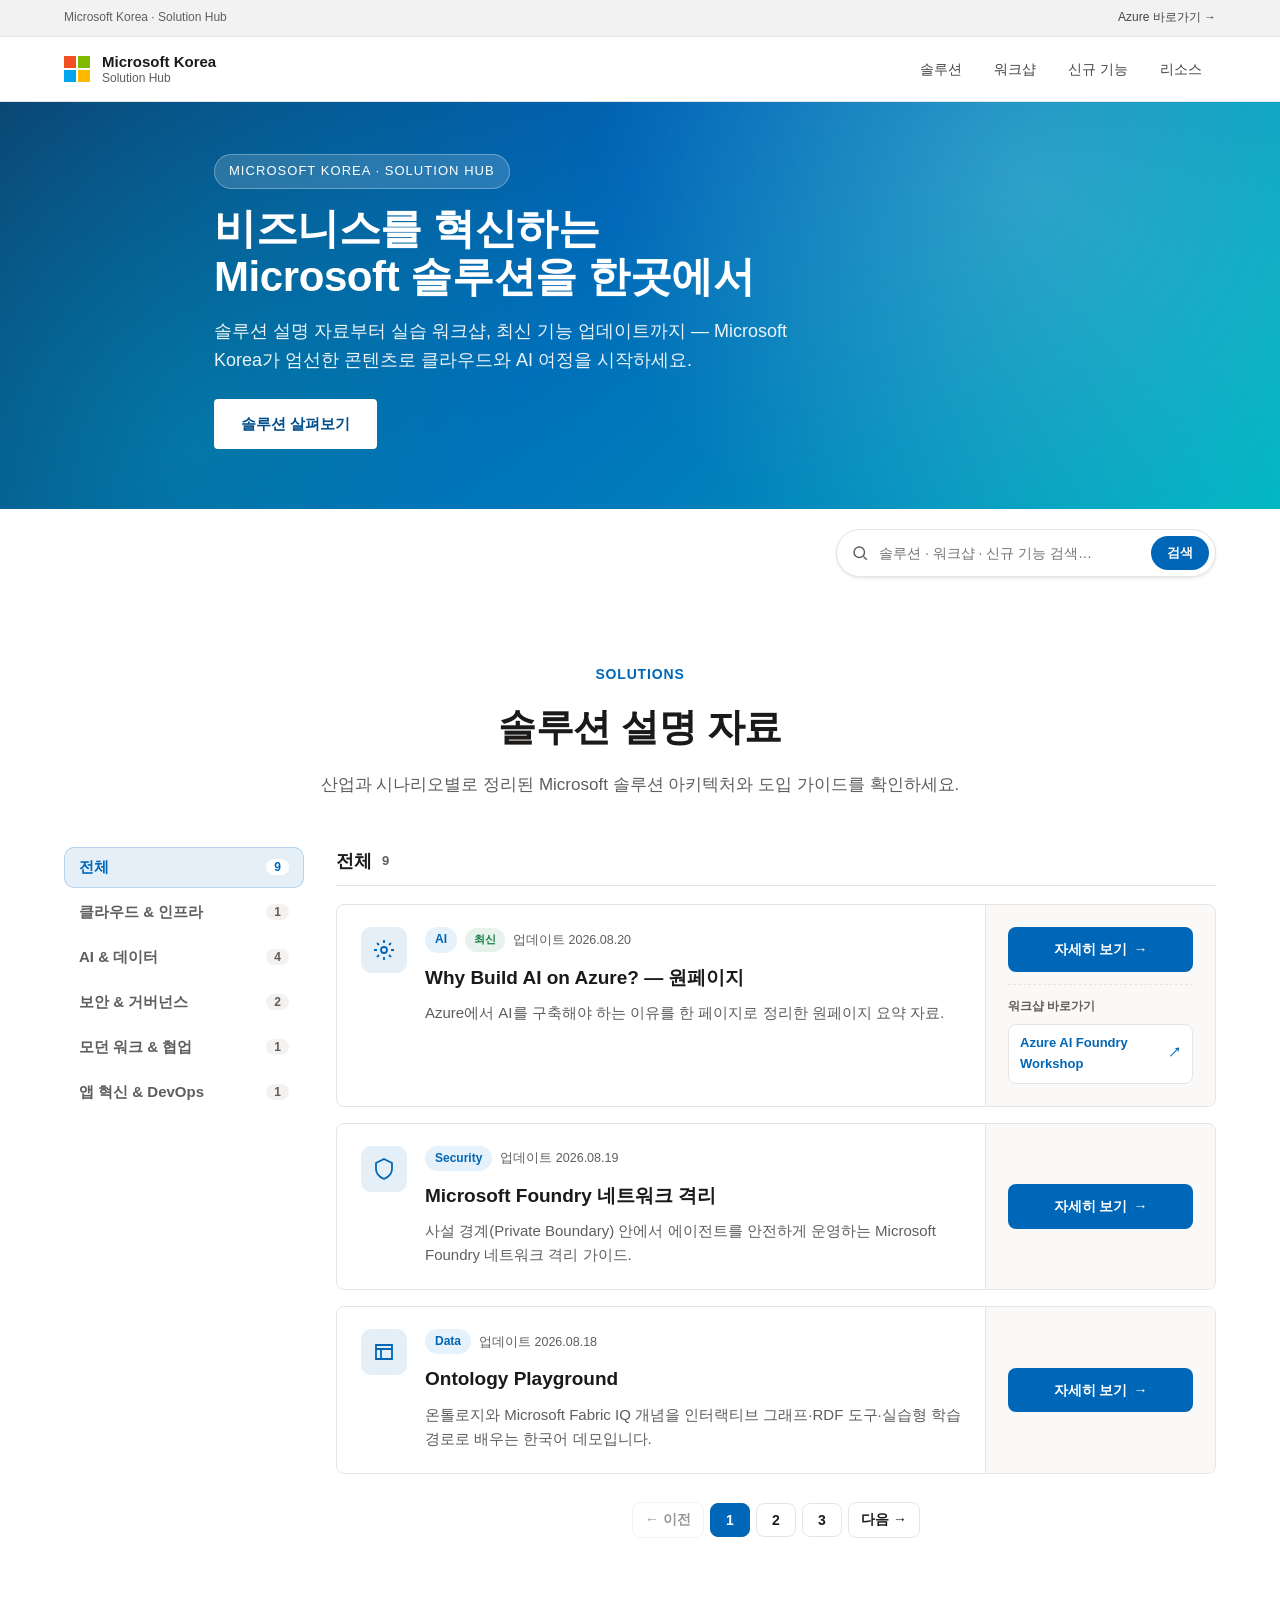
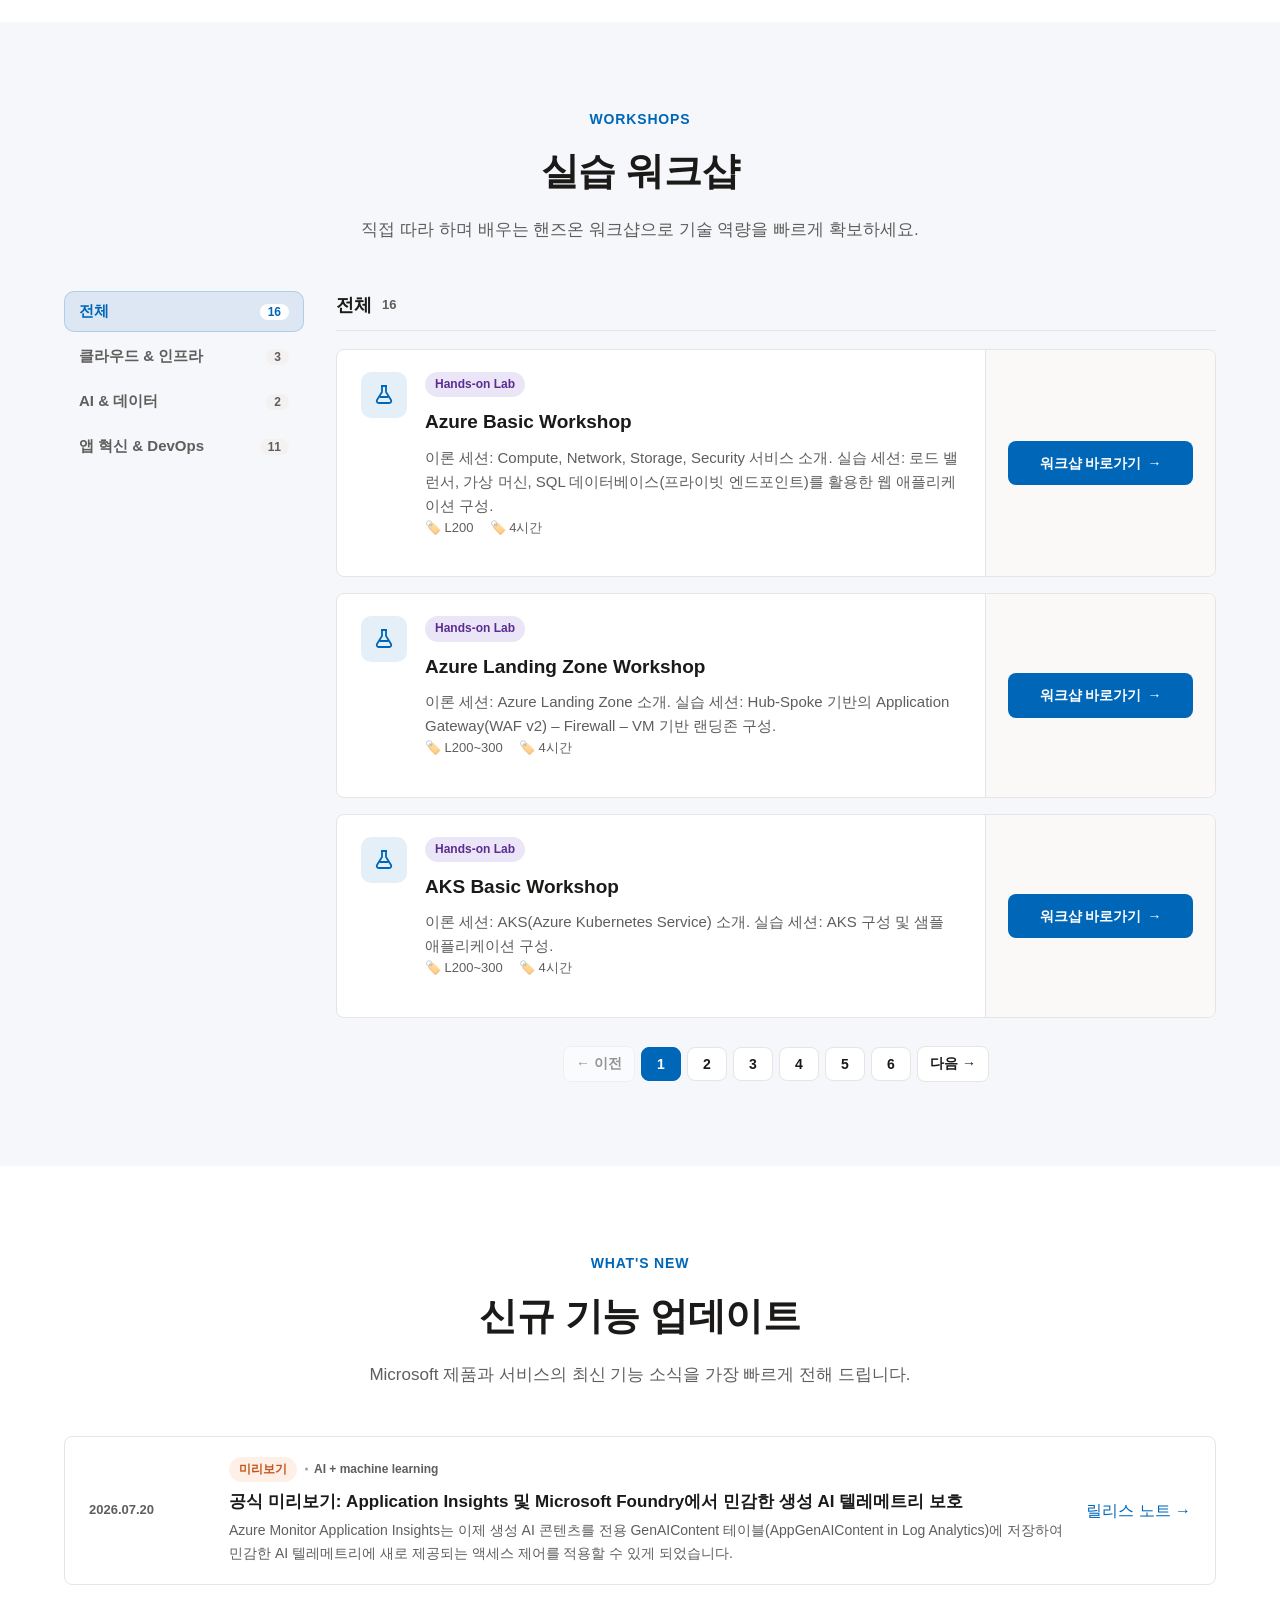
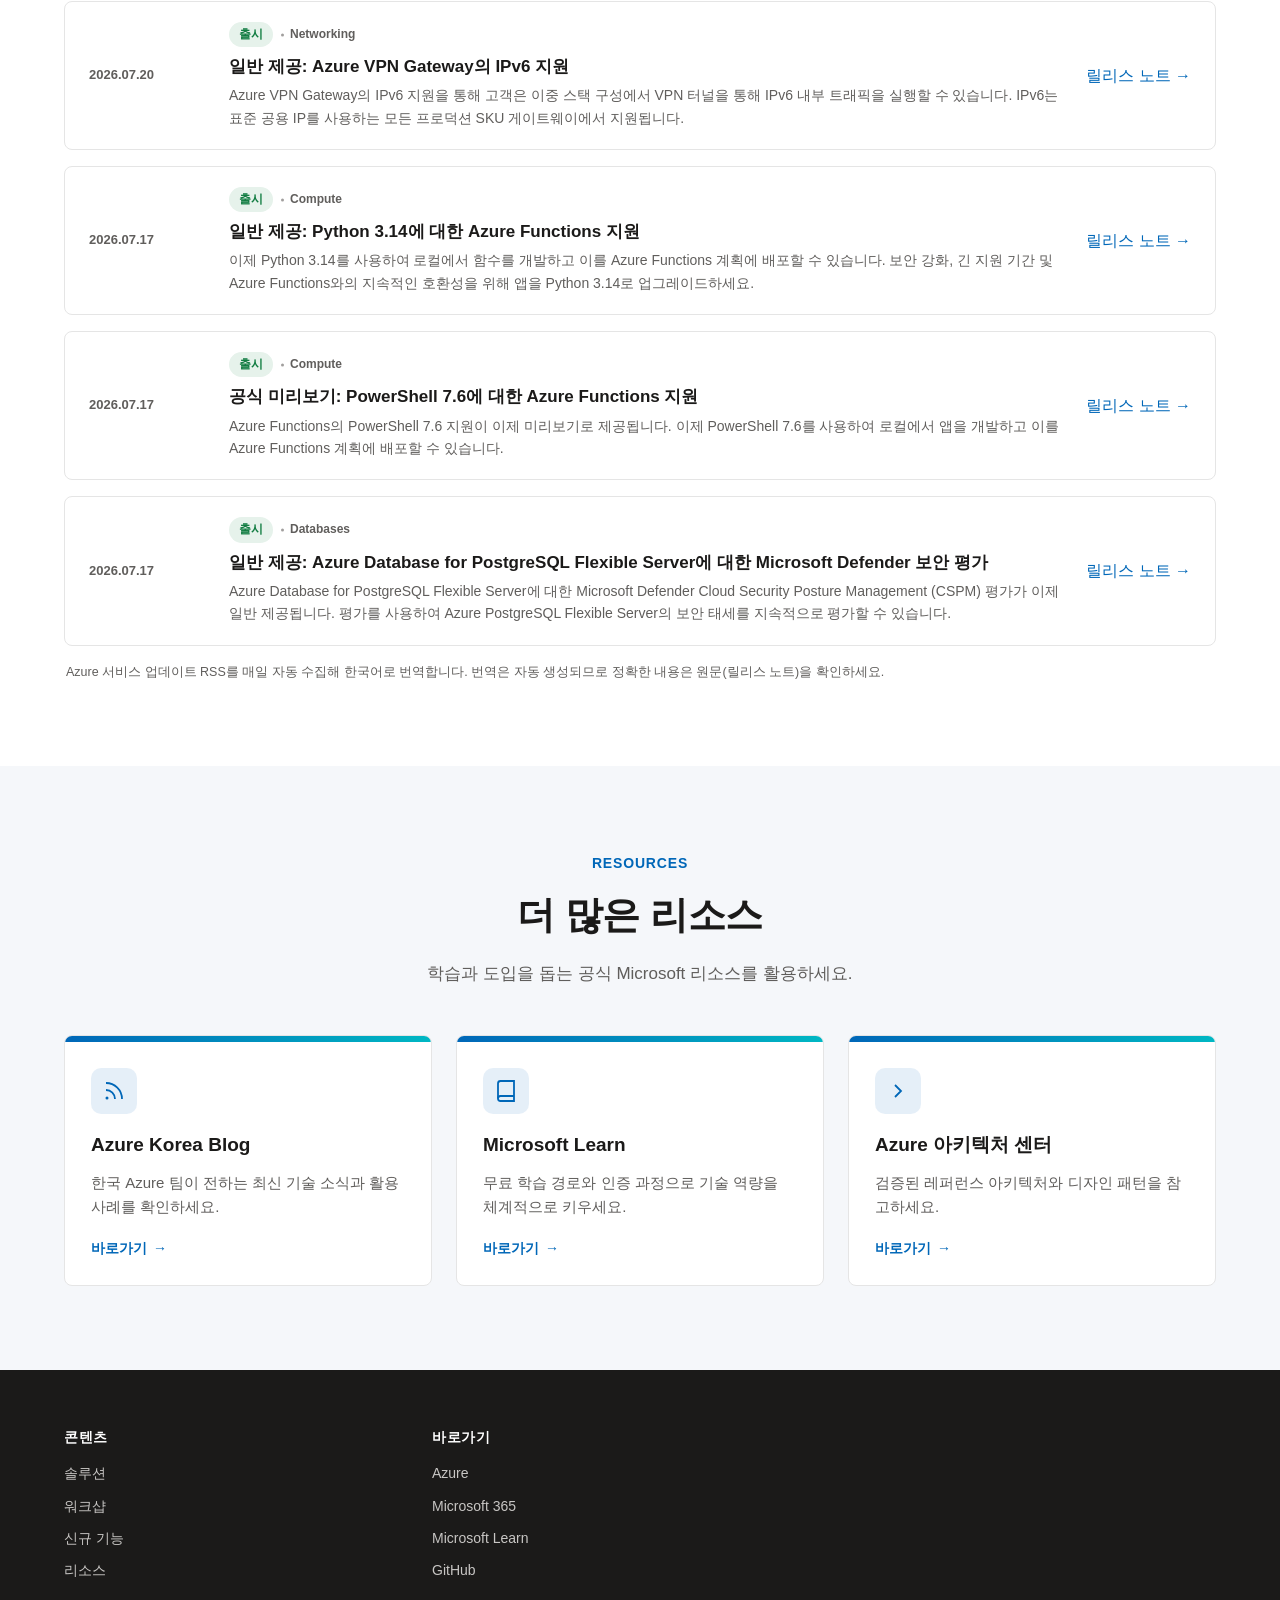
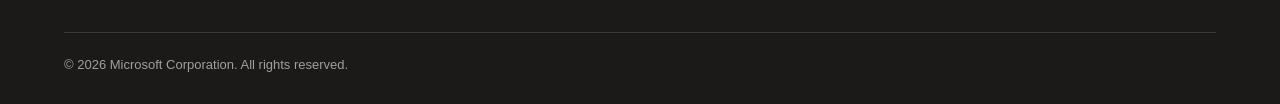
==== commit b0a0dd73: "Merge branch 'main' of https://github.com/microsoft/azure-solution-hub # Conflicts: #	docs/index.htm" ====
--- a/docs/index.html
+++ b/docs/index.html
@@ -15,6 +15,25 @@
 
   <link rel="icon" href="assets/img/favicon.svg" type="image/svg+xml" />
   <link rel="stylesheet" href="assets/css/styles.css?v=20260702" />
+
+  <!-- Microsoft Clarity -->
+  <script type="text/javascript">
+    (function(c,l,a,r,i,t,y){
+        c[a]=c[a]||function(){(c[a].q=c[a].q||[]).push(arguments)};
+        t=l.createElement(r);t.async=1;t.src="https://www.clarity.ms/tag/"+i;
+        y=l.getElementsByTagName(r)[0];y.parentNode.insertBefore(t,y);
+    })(window, document, "clarity", "script", "xi4b8iz65c");
+  </script>
+
+  <!-- Google tag (gtag.js) -->
+  <script async src="https://www.googletagmanager.com/gtag/js?id=G-HT8WWZQ8V4"></script>
+  <script>
+    window.dataLayer = window.dataLayer || [];
+    function gtag(){dataLayer.push(arguments);}
+    gtag('js', new Date());
+
+    gtag('config', 'G-HT8WWZQ8V4');
+  </script>
 </head>
 <body>
   <a class="skip-link" href="#main">본문으로 건너뛰기</a>
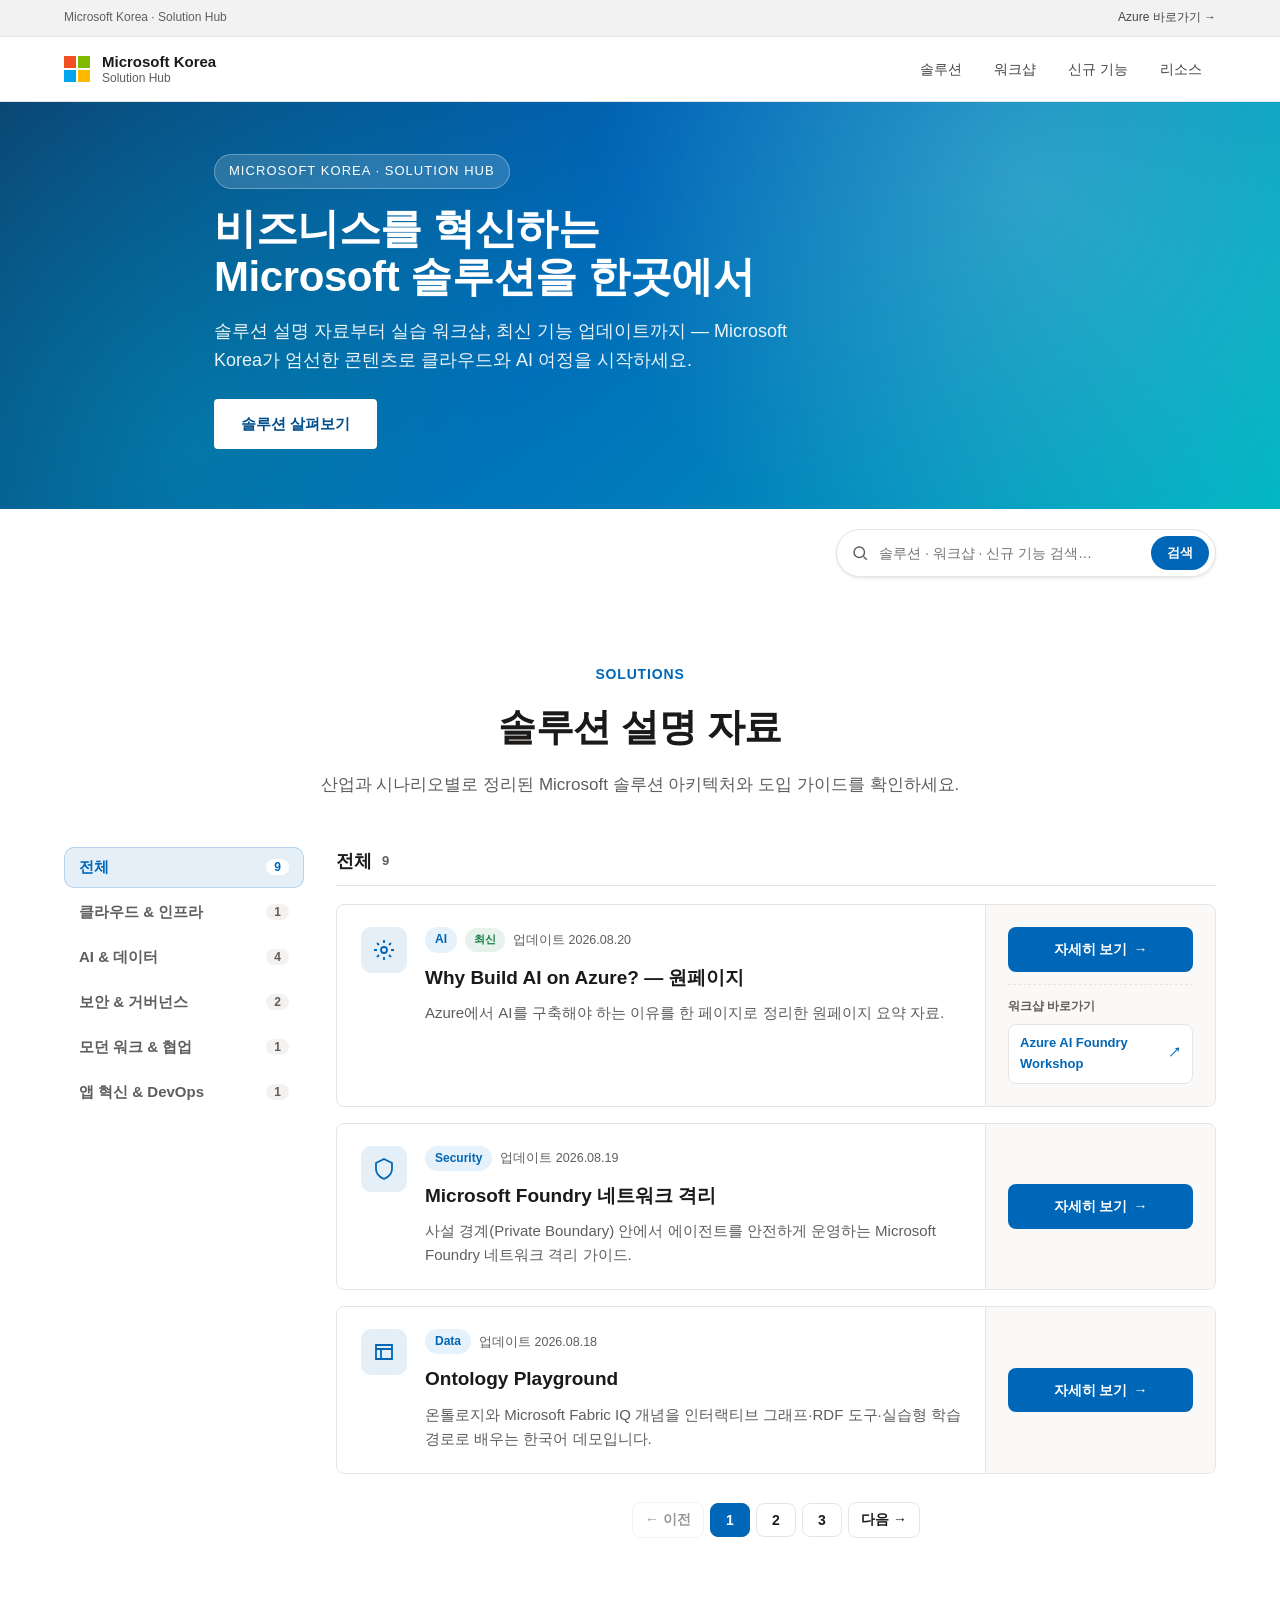
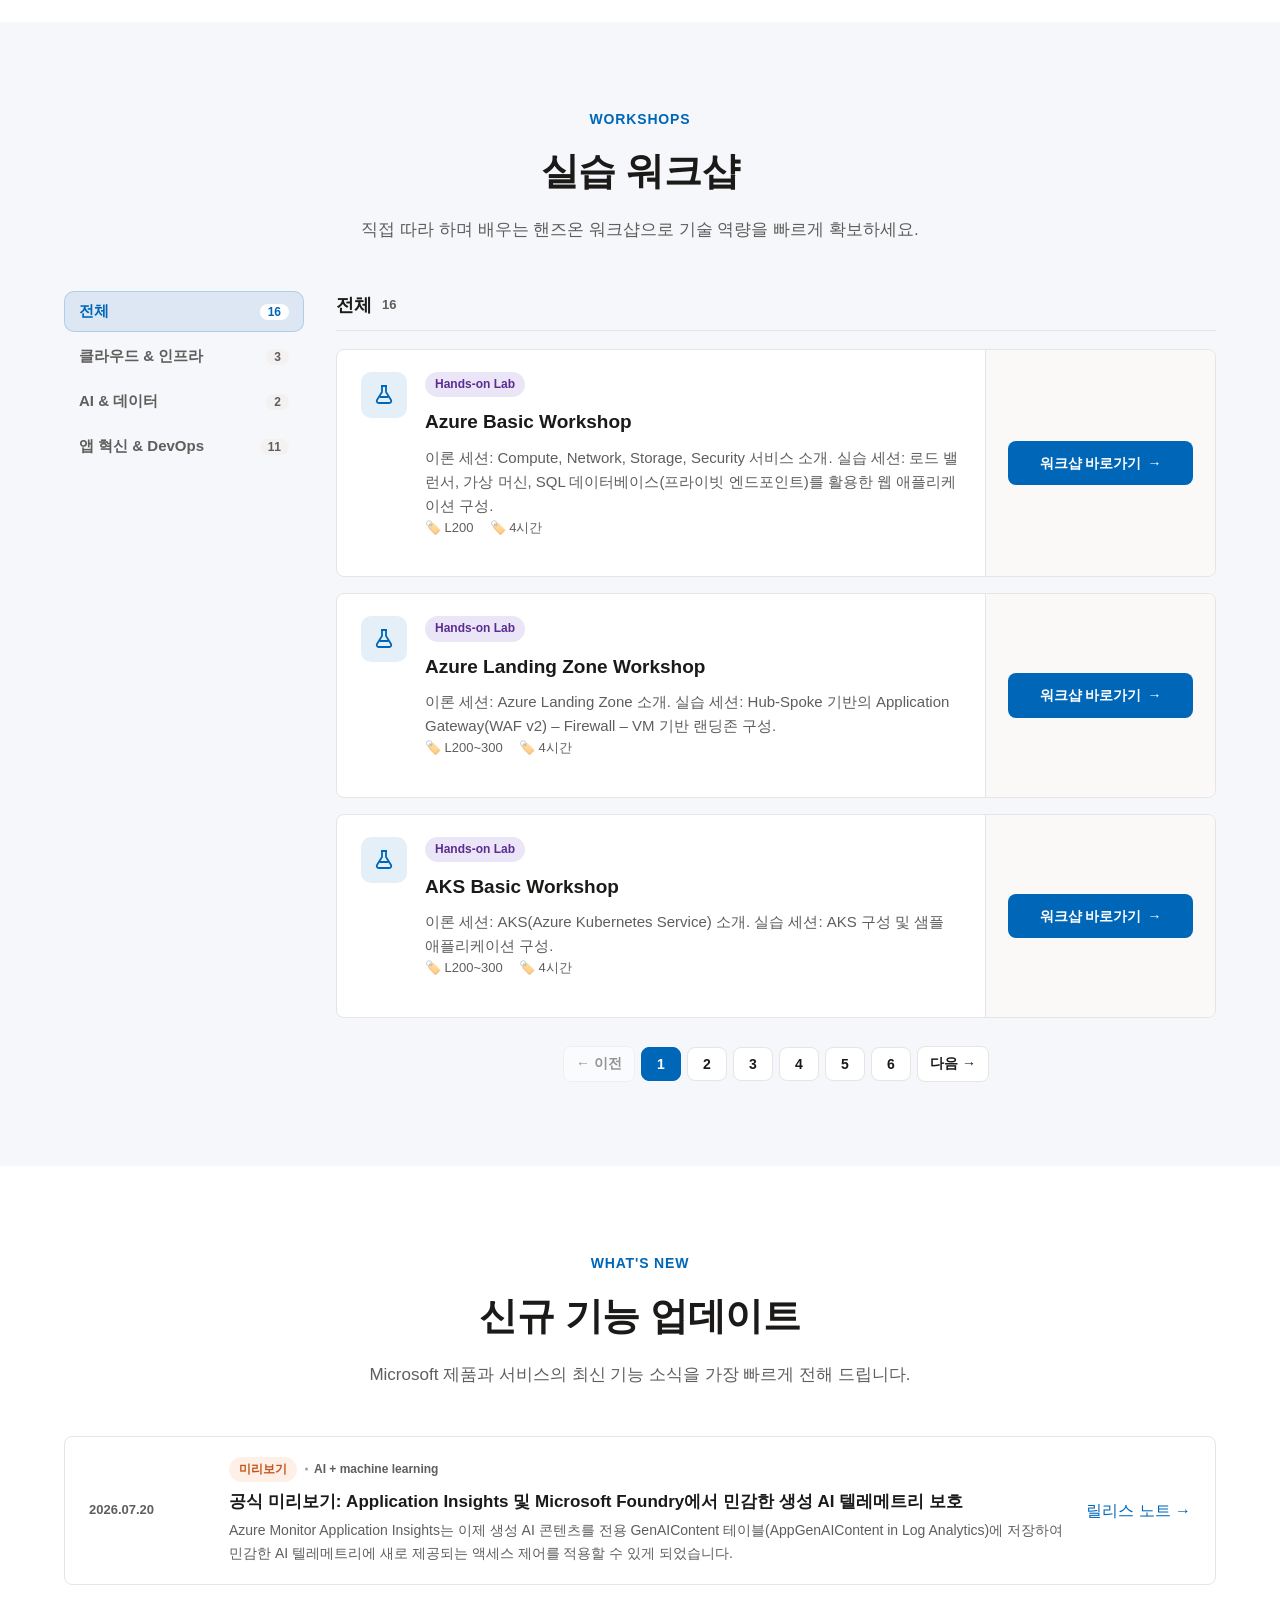
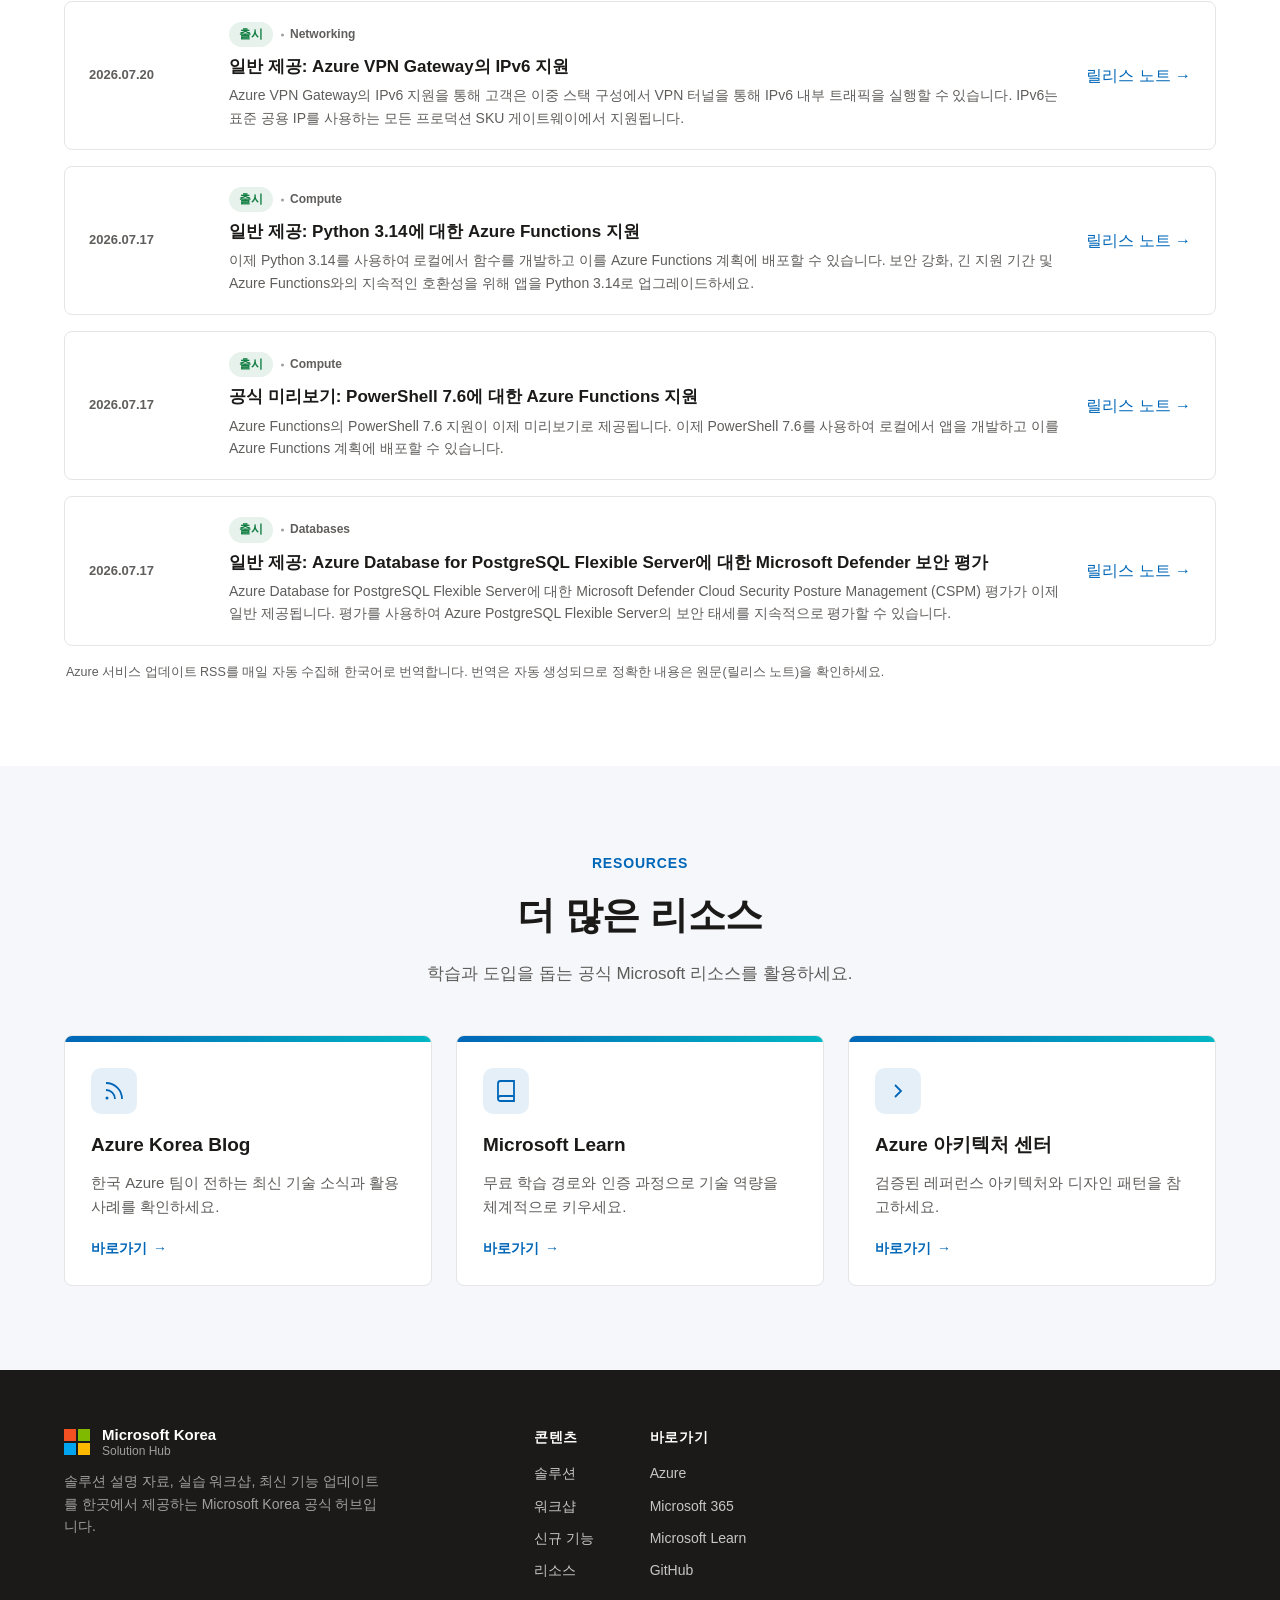
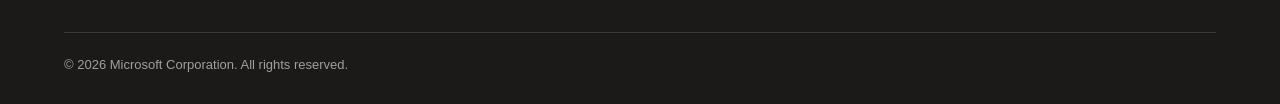
==== commit f6b03e17: "style: 히어로 배너 축소, 푸터 로고/설명 복원 및 콘텐츠·바로가기 배치 조정" ====
--- a/docs/index.html
+++ b/docs/index.html
@@ -262,6 +262,16 @@
   <footer class="site-footer">
     <div class="container">
       <div class="footer-grid">
+        <div class="footer-about">
+          <a class="brand" href="#top" style="color:#fff;">
+            <span class="logo" aria-hidden="true"><span></span><span></span><span></span><span></span></span>
+            <span class="brand-text">
+              <span class="t1" style="color:#fff;">Microsoft Korea</span>
+              <span class="t2" style="color:#a19f9d;">Solution Hub</span>
+            </span>
+          </a>
+          <p>솔루션 설명 자료, 실습 워크샵, 최신 기능 업데이트를 한곳에서 제공하는 Microsoft Korea 공식 허브입니다.</p>
+        </div>
         <div>
           <h4>콘텐츠</h4>
           <ul>
--- a/docs/assets/css/styles.css
+++ b/docs/assets/css/styles.css
@@ -1010,9 +1010,10 @@
 }
 .footer-grid {
   display: grid;
-  grid-template-columns: 1.4fr 1fr 1fr 1fr;
-  gap: 32px;
+  grid-template-columns: 1fr auto auto 1fr;
+  gap: 32px 56px;
   margin-bottom: 40px;
+  align-items: start;
 }
 .footer-grid h4 {
   color: #fff;
@@ -1070,6 +1071,7 @@
 @media (max-width: 900px) {
   .grid-3 { grid-template-columns: 1fr 1fr; }
   .footer-grid { grid-template-columns: 1fr 1fr; }
+  .footer-about { grid-column: 1 / -1; }
   .stats .container { grid-template-columns: 1fr 1fr; }
   .solutions-layout { grid-template-columns: 1fr; }
   .solutions-nav {
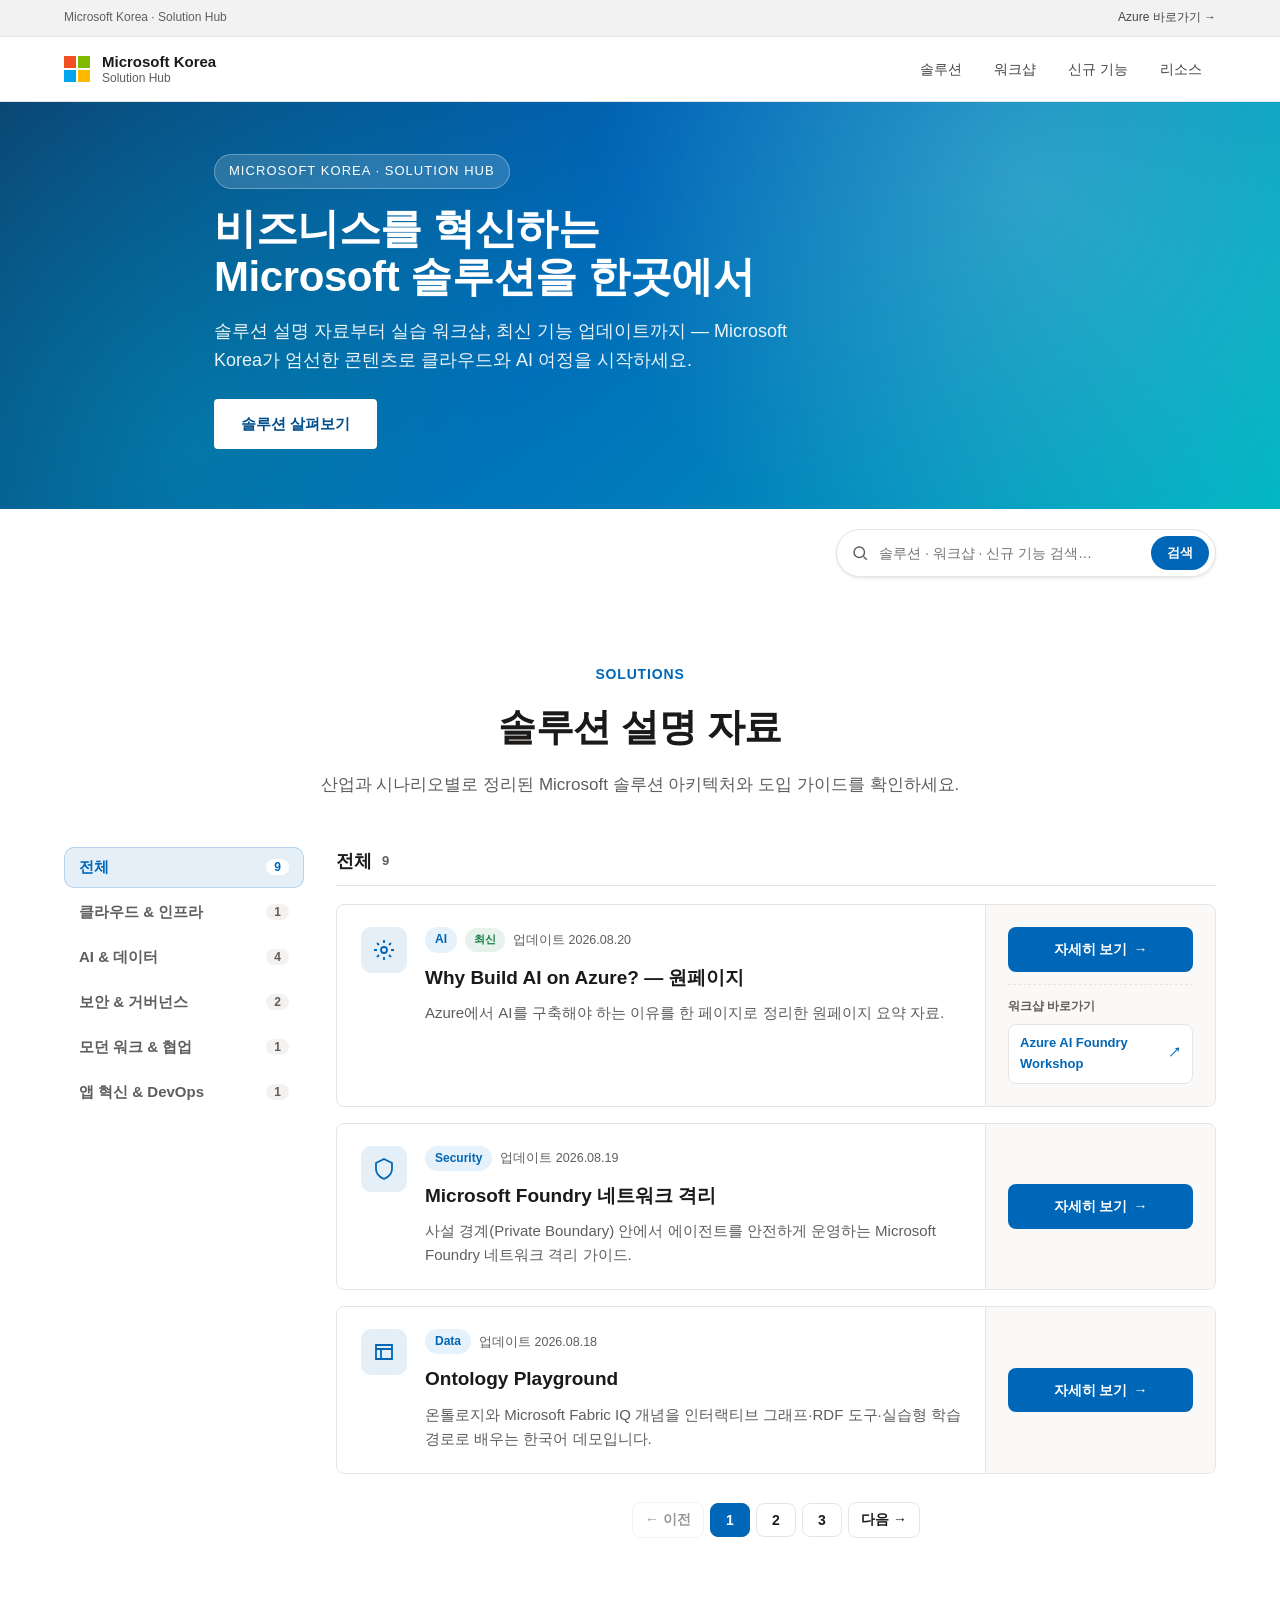
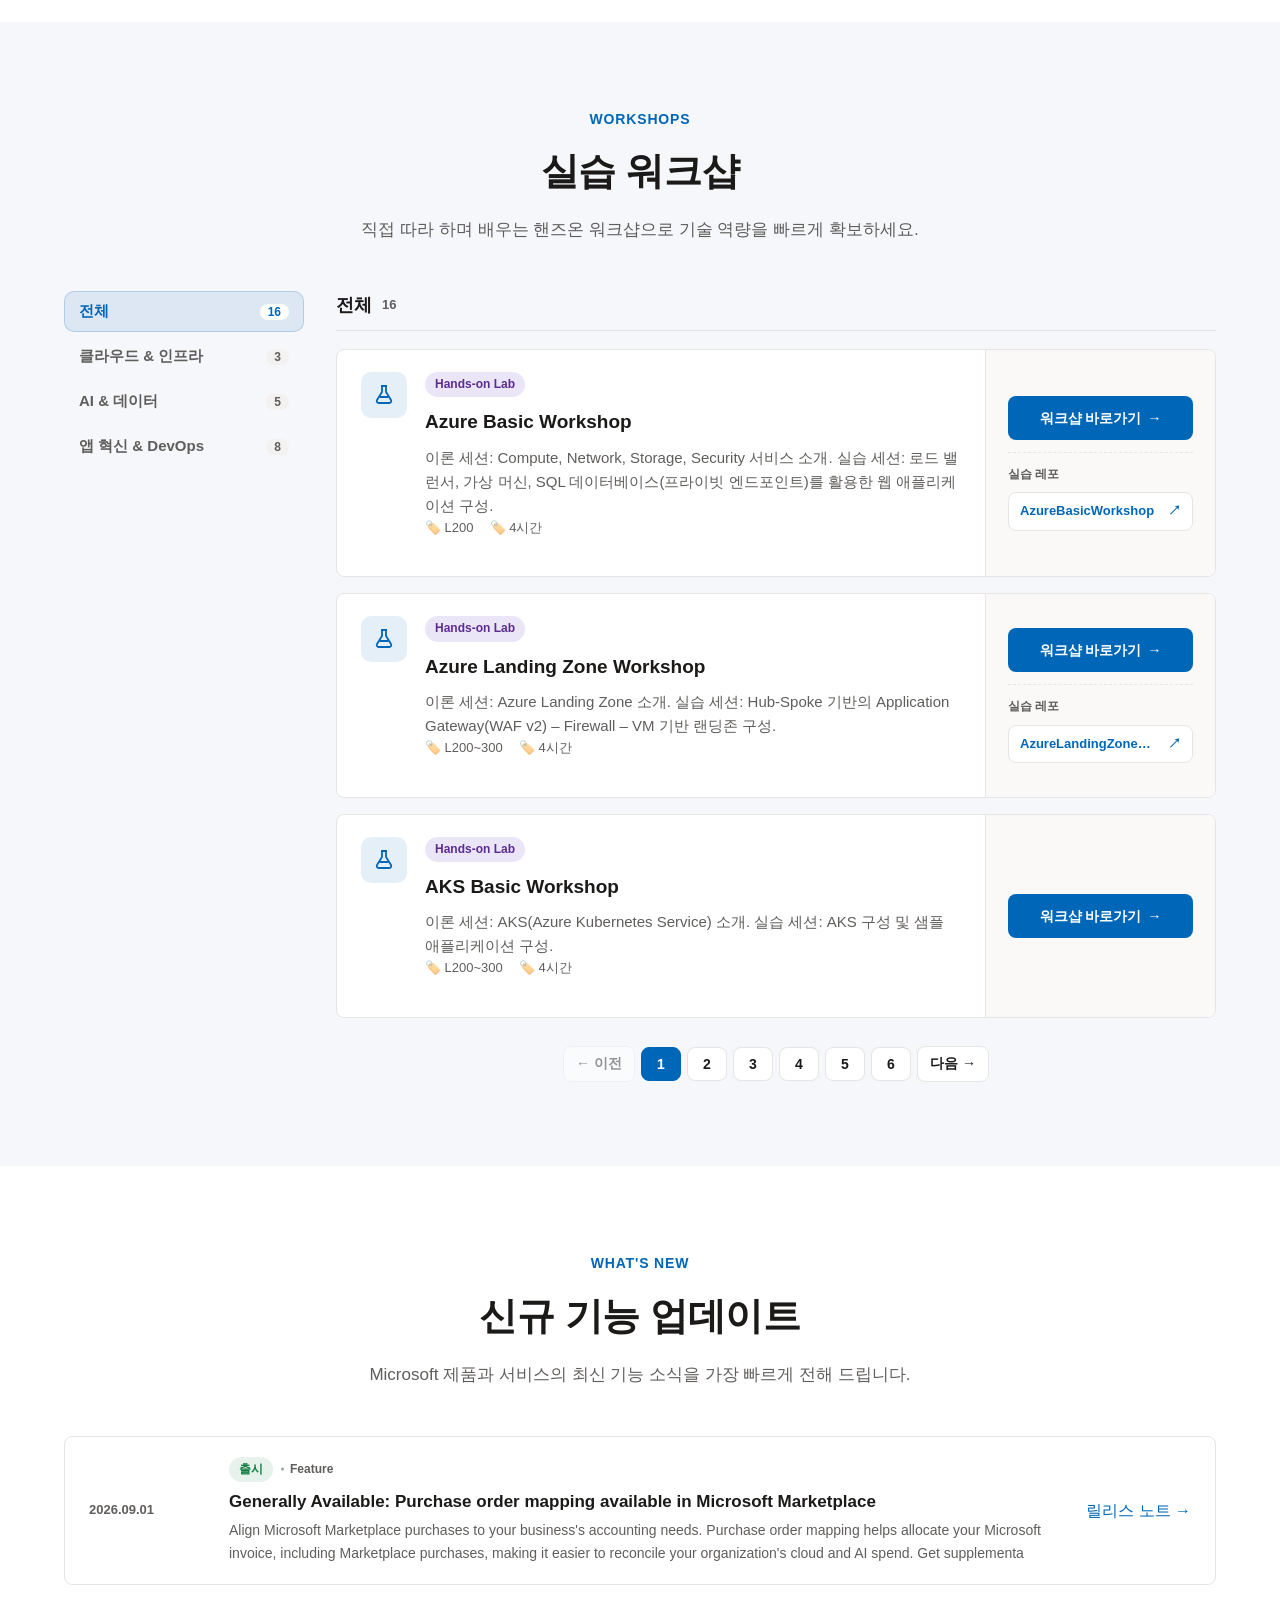
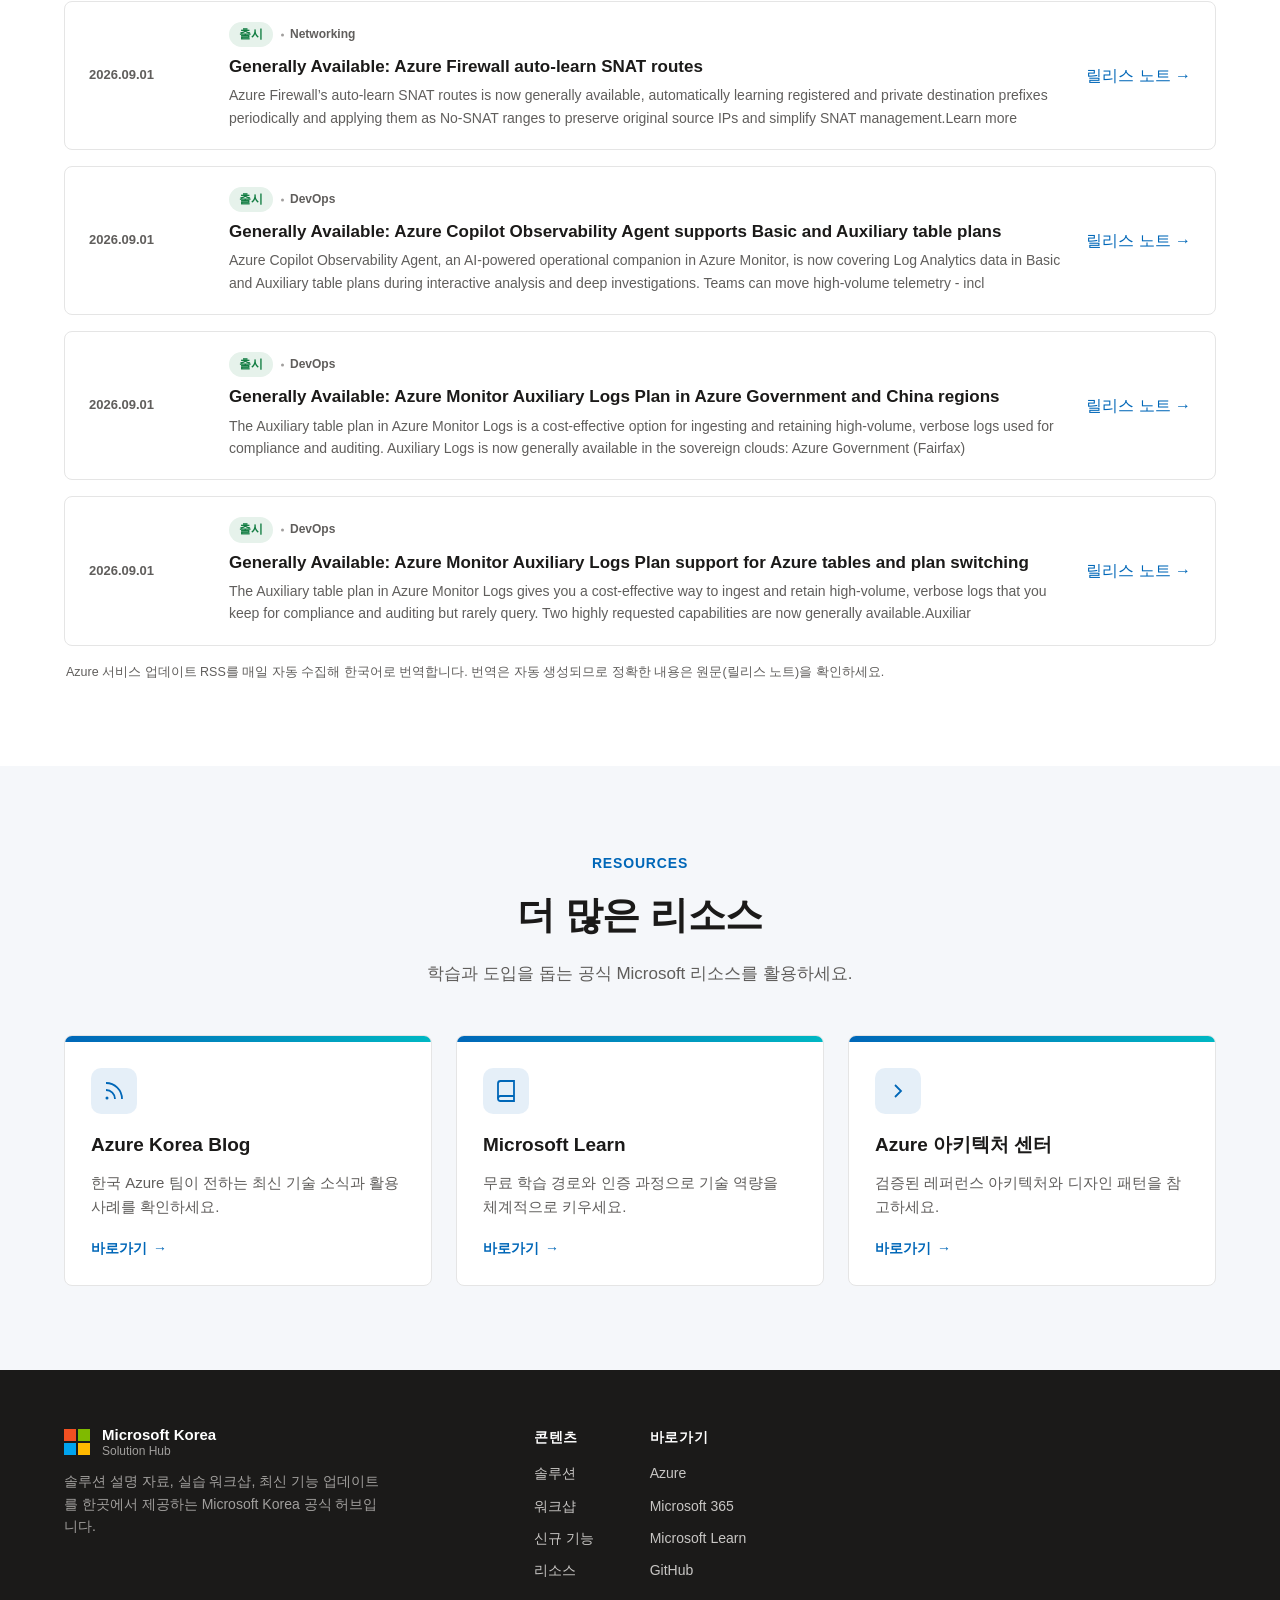
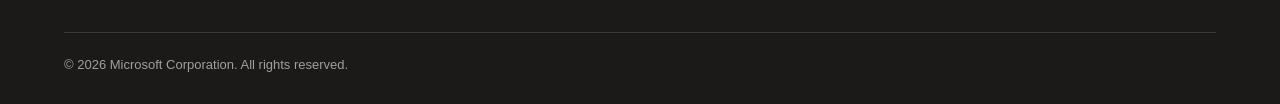
==== commit 013507d6: "Merge pull request #7 from kyungtaak/feature/standard-workshop-integration feat: 표준 공개 워크샵 리포 연동" ====
--- a/docs/index.html
+++ b/docs/index.html
@@ -14,7 +14,7 @@
   <meta property="og:locale" content="ko_KR" />
 
   <link rel="icon" href="assets/img/favicon.svg" type="image/svg+xml" />
-  <link rel="stylesheet" href="assets/css/styles.css?v=20260702" />
+  <link rel="stylesheet" href="assets/css/styles.css?v=20260916" />
 
   <!-- Microsoft Clarity -->
   <script type="text/javascript">
@@ -298,6 +298,7 @@
   </footer>
 
   <script src="assets/js/search-synonyms.js?v=20260702"></script>
-  <script src="assets/js/main.js?v=20260702"></script>
+  <script src="assets/js/workshop-data.js?v=20260916"></script>
+  <script src="assets/js/main.js?v=20260916"></script>
 </body>
 </html>
--- a/docs/assets/css/styles.css
+++ b/docs/assets/css/styles.css
@@ -579,6 +579,7 @@
 /* 오른쪽 액션 영역: 세로 2단 (자세히 보기 / 워크샵 바로가기) */
 .srow-actions {
   flex: 0 0 230px;
+  min-width: 0; /* 긴 레포명이 있어도 230px 가로 폭 고정 */
   display: flex;
   flex-direction: column;
   gap: 12px;
@@ -627,6 +628,7 @@
   align-items: center;
   justify-content: space-between;
   gap: 6px;
+  min-width: 0;
   padding: 8px 11px;
   border: 1px solid var(--line);
   border-radius: 8px;
@@ -635,6 +637,11 @@
   color: var(--ms-blue);
   background: var(--bg);
   transition: border-color 0.15s ease, background 0.15s ease;
+}
+.srow-workshops .sw-link .sw-name {
+  overflow: hidden;
+  text-overflow: ellipsis;
+  white-space: nowrap;
 }
 .srow-workshops .sw-link:hover {
   border-color: var(--ms-blue);
@@ -1246,3 +1253,198 @@
   padding-top: 24px;
   border-top: 1px solid var(--line);
 }
+
+/* ============================================================
+   Workshop viewer (2-column step layout)
+   ============================================================ */
+.doc-container-wide {
+  max-width: 1160px;
+}
+
+/* 워크샵 헤더 */
+.ws-head {
+  margin-bottom: 28px;
+  padding-bottom: 24px;
+  border-bottom: 2px solid var(--line);
+}
+.ws-head-inner {
+  display: flex;
+  flex-wrap: wrap;
+  align-items: center;
+  gap: 14px;
+}
+.ws-head .tag {
+  margin: 0;
+}
+.ws-head h1 {
+  flex: 1 1 460px;
+  min-width: 0;
+  overflow-wrap: anywhere;
+  font-size: 32px;
+  font-weight: 700;
+  letter-spacing: 0;
+  margin: 0;
+}
+.ws-actions {
+  display: flex;
+  flex-wrap: wrap;
+  gap: 8px;
+  margin: 14px 0;
+}
+.ws-actions .ws-repo {
+  max-width: 100%;
+  overflow-wrap: anywhere;
+}
+.ws-head .workshop-meta {
+  margin-top: 14px;
+}
+.ws-repo {
+  display: inline-flex;
+  align-items: center;
+  gap: 6px;
+  padding: 9px 16px;
+  border: 1px solid var(--line);
+  border-radius: 999px;
+  font-size: 14px;
+  font-weight: 600;
+  color: var(--ink);
+  background: var(--bg-panel);
+  transition: border-color 0.15s, color 0.15s, background 0.15s;
+}
+.ws-repo:hover {
+  border-color: var(--ms-blue);
+  color: var(--ms-blue);
+  background: var(--bg-soft);
+}
+.ws-repo .arrow {
+  font-size: 12px;
+}
+
+/* 2단 레이아웃 */
+.ws-layout {
+  display: grid;
+  grid-template-columns: 280px 1fr;
+  gap: 40px;
+  align-items: start;
+}
+
+/* 왼쪽 단계 네비 */
+.ws-nav {
+  position: sticky;
+  top: 88px;
+  display: flex;
+  flex-direction: column;
+  gap: 6px;
+  padding: 18px;
+  background: var(--bg-panel);
+  border: 1px solid var(--line);
+  border-radius: var(--radius);
+  box-shadow: var(--shadow-sm);
+}
+.ws-nav-title {
+  font-size: 12px;
+  font-weight: 700;
+  letter-spacing: 0.04em;
+  text-transform: uppercase;
+  color: var(--ink-muted);
+  padding: 4px 6px 10px;
+}
+.ws-step {
+  display: flex;
+  align-items: center;
+  gap: 12px;
+  width: 100%;
+  text-align: left;
+  padding: 12px 12px;
+  border: 1px solid transparent;
+  border-radius: var(--radius);
+  background: transparent;
+  color: var(--ink-soft);
+  font-size: 15px;
+  font-weight: 500;
+  cursor: pointer;
+  transition: background 0.15s, color 0.15s, border-color 0.15s;
+}
+.ws-step:hover {
+  background: var(--bg-soft);
+  color: var(--ink);
+}
+.ws-step.active {
+  background: var(--ms-blue);
+  border-color: var(--ms-blue);
+  color: #fff;
+  box-shadow: var(--shadow-sm);
+}
+.ws-step-no {
+  flex: 0 0 auto;
+  display: inline-flex;
+  align-items: center;
+  justify-content: center;
+  width: 26px;
+  height: 26px;
+  border-radius: 50%;
+  background: var(--bg-soft);
+  color: var(--ms-blue);
+  font-size: 13px;
+  font-weight: 700;
+}
+.ws-step.active .ws-step-no {
+  background: rgba(255, 255, 255, 0.22);
+  color: #fff;
+}
+.ws-step-label {
+  flex: 1 1 auto;
+  min-width: 0;
+  word-break: keep-all;
+  overflow-wrap: anywhere;
+  line-height: 1.4;
+}
+.ws-step-label small {
+  display: block;
+  margin-top: 4px;
+  font-size: 12px;
+}
+.ws-substep {
+  padding-left: 26px;
+  font-size: 14px;
+}
+
+/* 오른쪽 콘텐츠 */
+.ws-content {
+  min-width: 0;
+}
+.ws-step-desc {
+  margin-bottom: 24px;
+  padding: 16px 20px;
+  background: var(--bg-soft);
+  border-left: 4px solid var(--ms-cyan);
+  border-radius: 0 var(--radius) var(--radius) 0;
+  color: var(--ink-soft);
+}
+.ws-step-desc p:last-child {
+  margin-bottom: 0;
+}
+
+@media (max-width: 860px) {
+  .ws-head h1 {
+    font-size: 26px;
+  }
+  .ws-layout {
+    grid-template-columns: 1fr;
+    gap: 24px;
+  }
+  .ws-nav {
+    position: static;
+    flex-direction: row;
+    flex-wrap: wrap;
+    top: auto;
+  }
+  .ws-nav-title {
+    flex-basis: 100%;
+    padding-bottom: 4px;
+  }
+  .ws-step {
+    width: auto;
+    flex: 1 1 auto;
+  }
+}
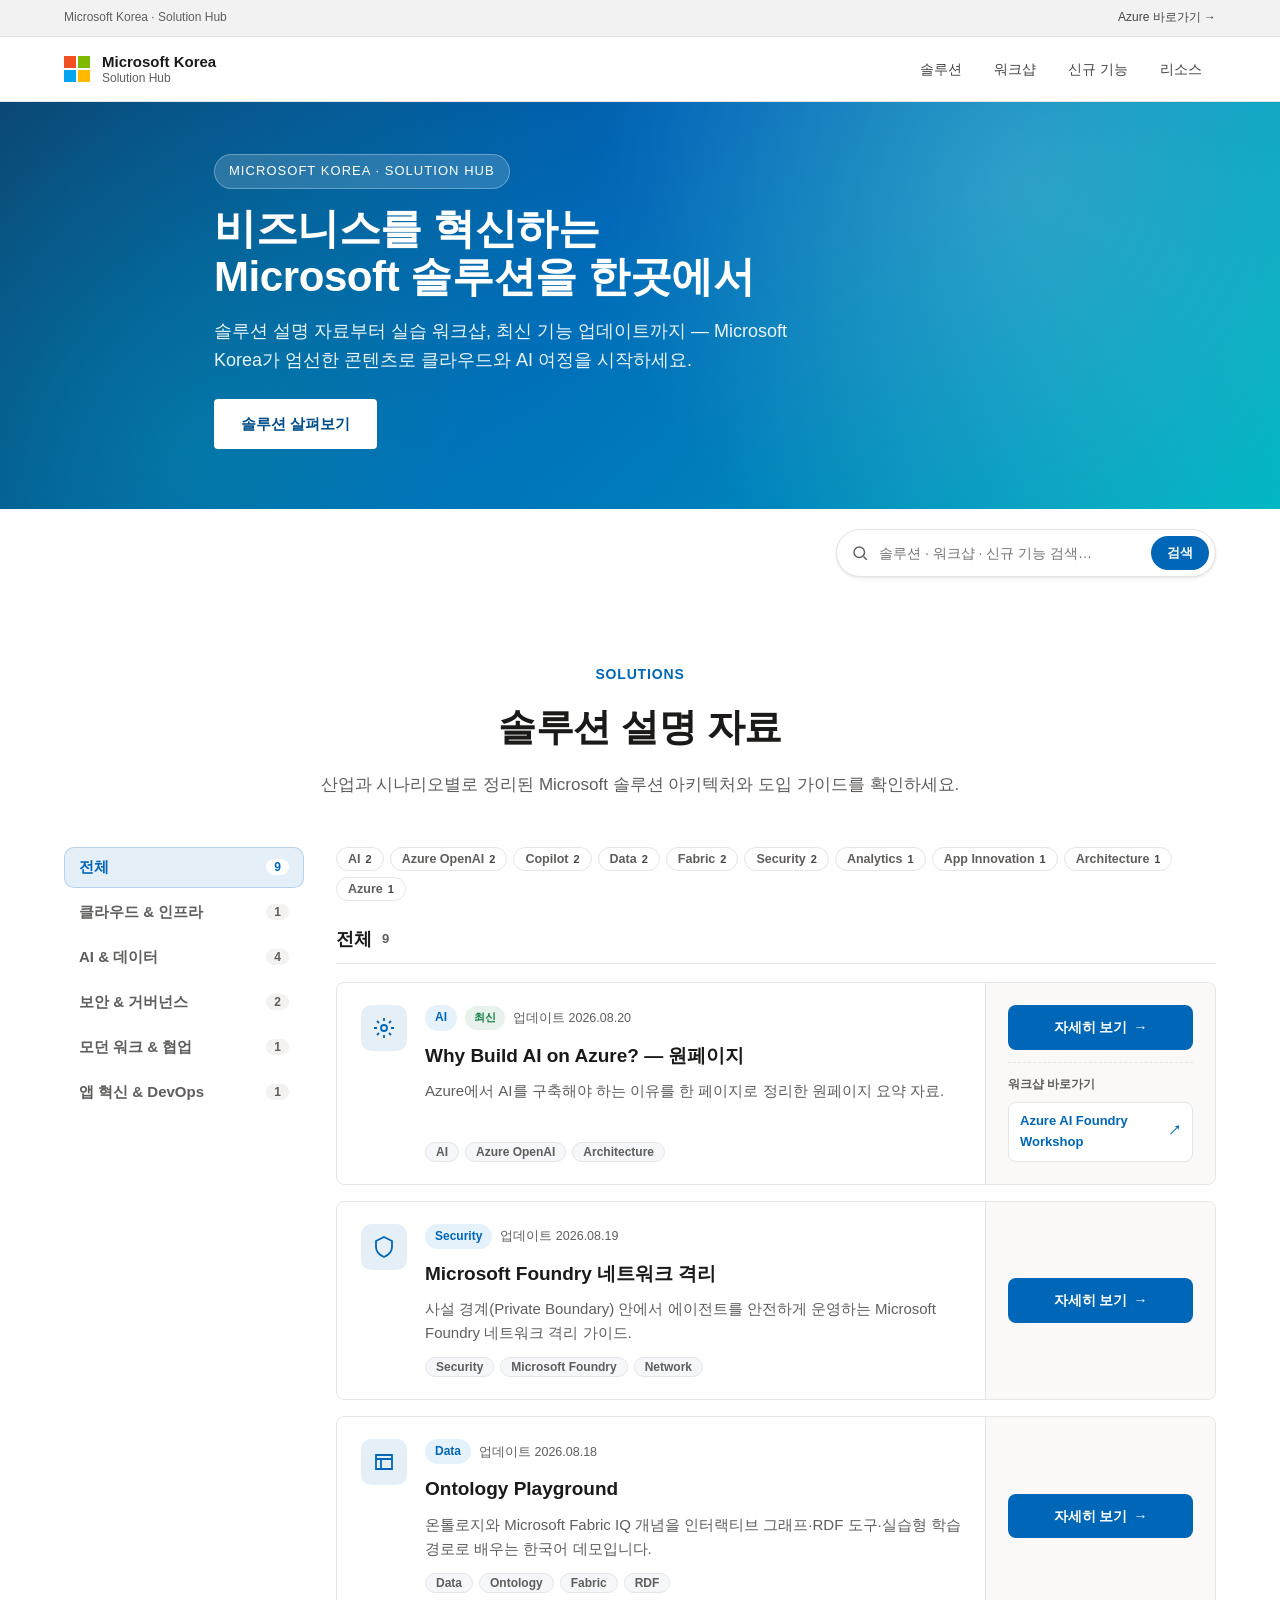
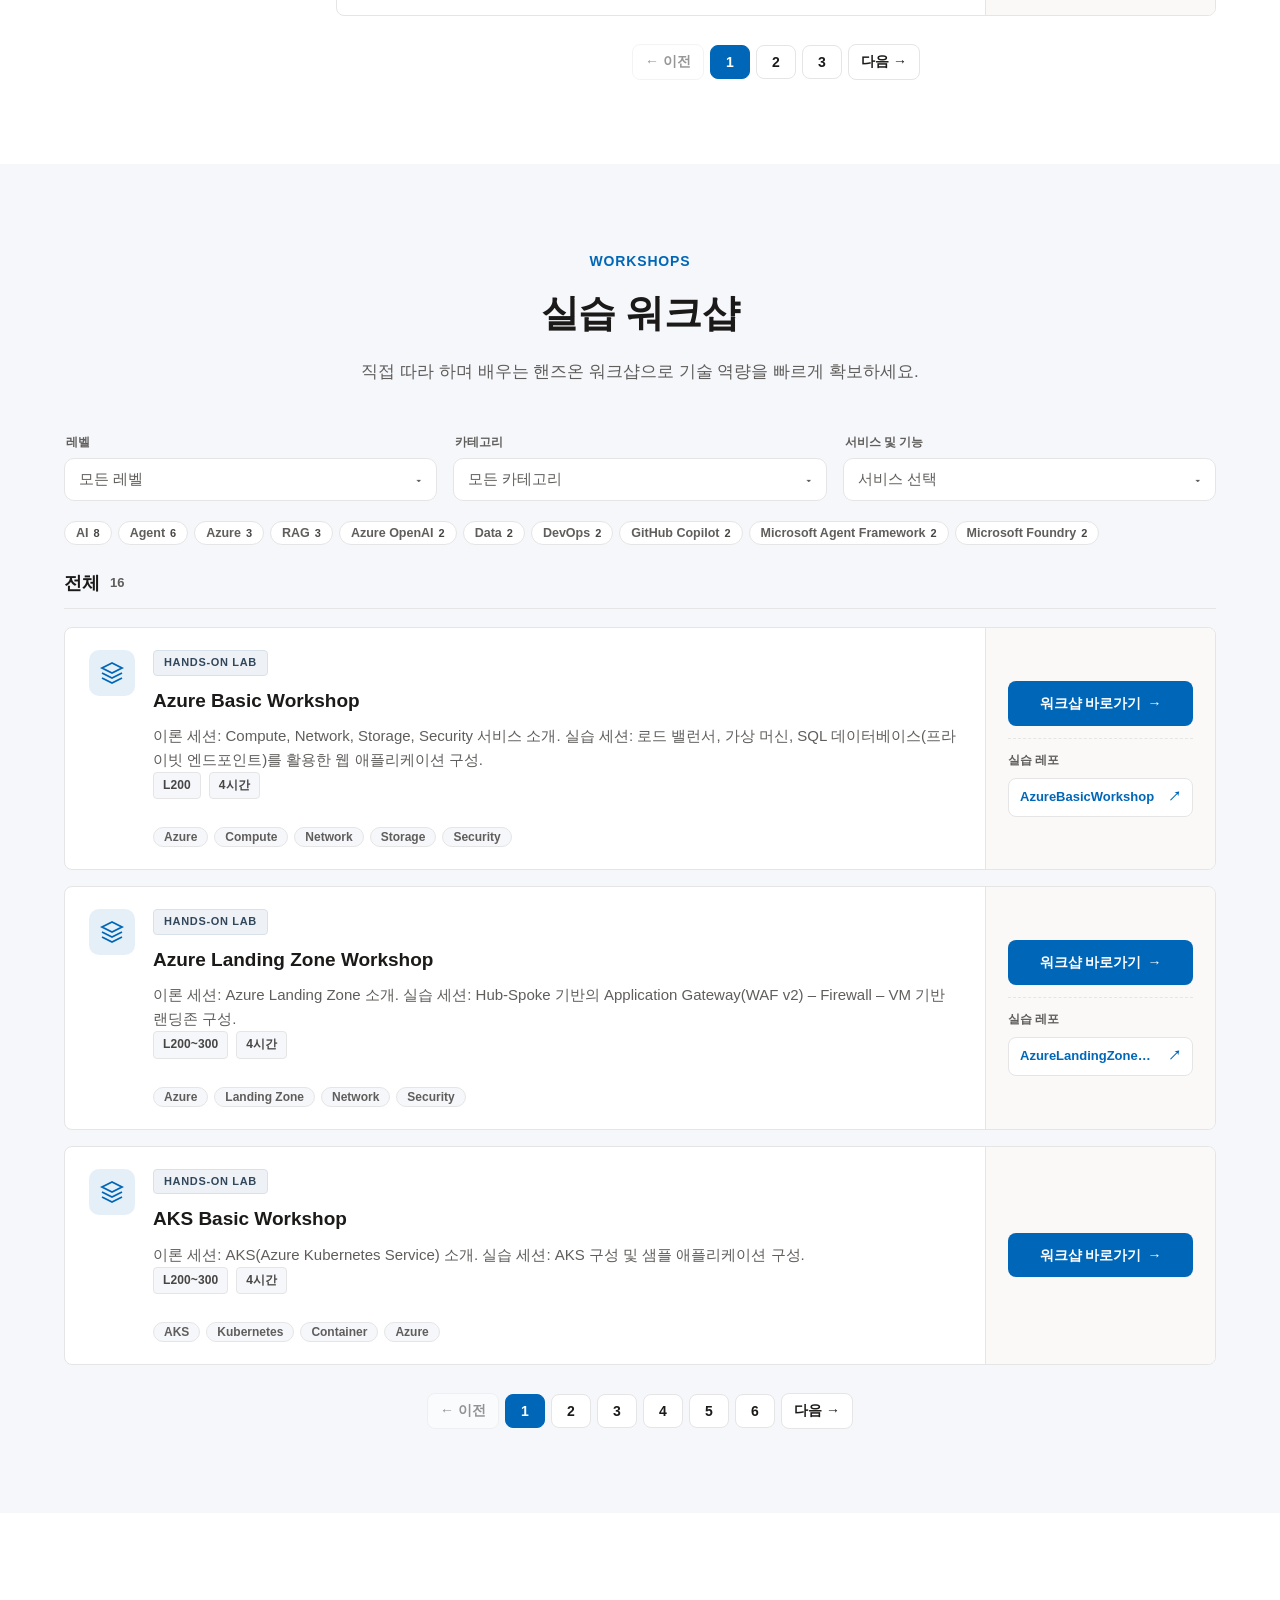
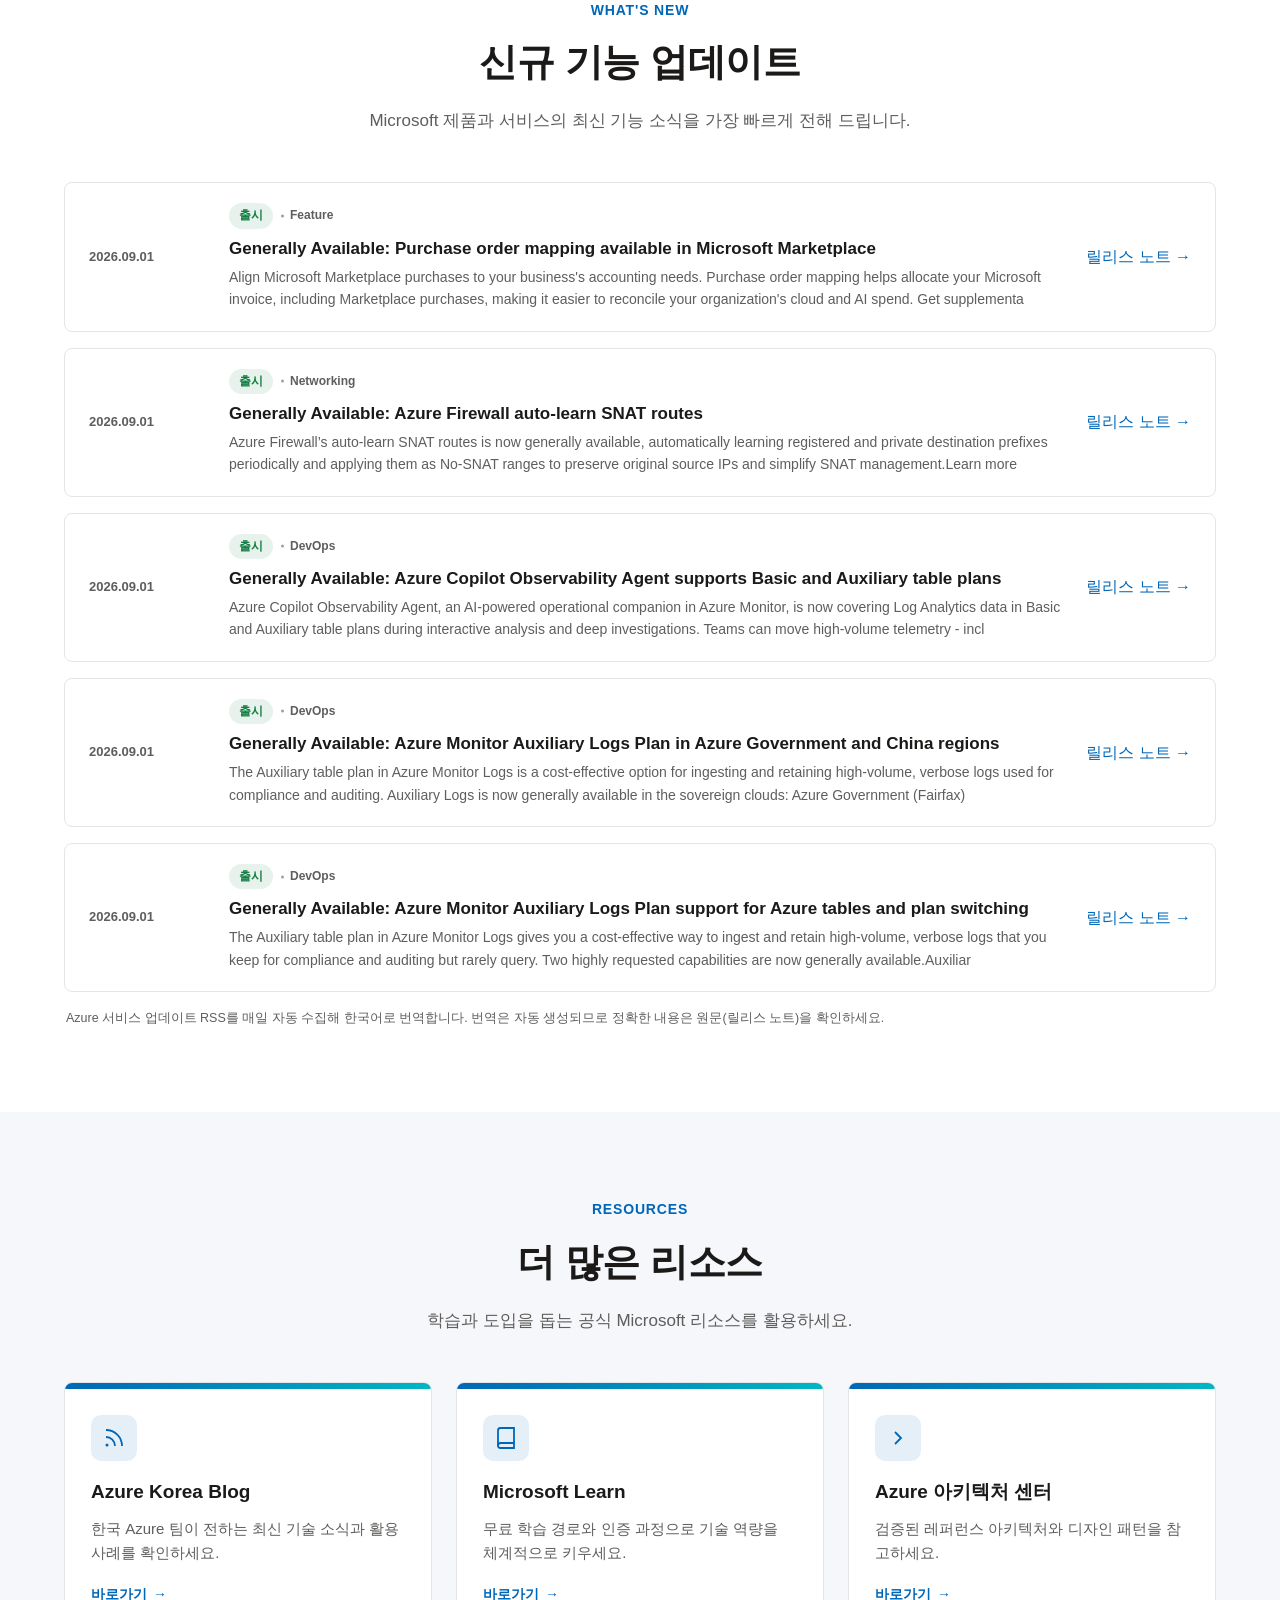
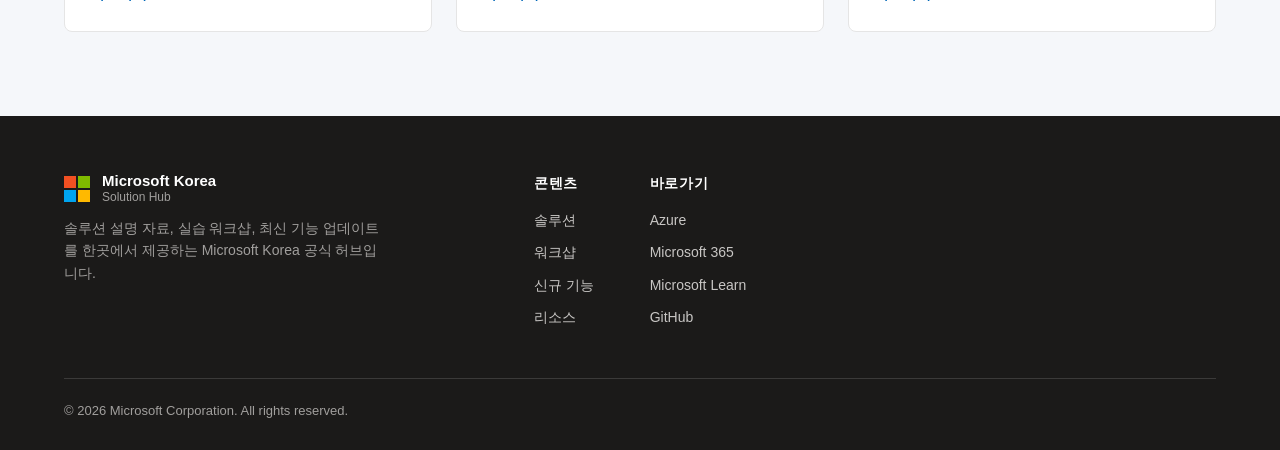
==== commit 06adb3f2: "feat: 워크샵·솔루션 태그 필터링 추가 및 피드 번역기 교체 - 워크샵: 레벨/카테고리/서비스 드롭다운 필터 + 결과 태그 칩 추가 (workshops.md에 tags 관리) " ====
--- a/docs/index.html
+++ b/docs/index.html
@@ -14,7 +14,7 @@
   <meta property="og:locale" content="ko_KR" />
 
   <link rel="icon" href="assets/img/favicon.svg" type="image/svg+xml" />
-  <link rel="stylesheet" href="assets/css/styles.css?v=20260916" />
+  <link rel="stylesheet" href="assets/css/styles.css?v=20260929d" />
 
   <!-- Microsoft Clarity -->
   <script type="text/javascript">
@@ -153,7 +153,7 @@
 
         <!--
           아래 그리드는 solutions/solutions.md 매니페스트를 기반으로 JavaScript가
-          자동으로 채웁니다. 왼쪽은 카테고리 목록, 오른쪽은 카테고리별 카드입니다.
+          자동으로 채웁니다. 왼쪽은 카테고리 목록, 오른쪽은 태그 칩 필터 + 카드입니다.
           각 카드는 solution.html?slug=<slug> 상세 페이지(또는 외부 URL)로 연결됩니다.
         -->
         <div class="solutions-layout">
@@ -175,12 +175,12 @@
         </div>
 
         <!--
-          아래 컨테이너는 workshops.md 파일의 카테고리·워크샵 목록을 기반으로
-          JavaScript가 자동으로 채웁니다. 왼쪽은 카테고리, 오른쪽은 카드입니다.
+          아래 컨테이너는 workshops.md 파일의 워크샵 목록을 기반으로
+          JavaScript가 자동으로 채웁니다. 상단에 레벨·카테고리·서비스
+          드롭다운 필터가 표시되고, 그 아래에 워크샵 카드가 나열됩니다.
         -->
-        <div class="solutions-layout">
-          <aside class="solutions-nav" id="workshopNav" aria-label="워크샵 카테고리"></aside>
-          <div class="solutions-main" id="workshopContainer" data-source="workshops/workshops.md" aria-live="polite">
+        <div class="workshops-wrap">
+          <div id="workshopContainer" data-source="workshops/workshops.md" aria-live="polite">
             <div class="workshop-loading">워크샵 목록을 불러오는 중입니다…</div>
           </div>
         </div>
@@ -298,7 +298,7 @@
   </footer>
 
   <script src="assets/js/search-synonyms.js?v=20260702"></script>
-  <script src="assets/js/workshop-data.js?v=20260916"></script>
-  <script src="assets/js/main.js?v=20260916"></script>
+  <script src="assets/js/workshop-data.js?v=20260929d"></script>
+  <script src="assets/js/main.js?v=20260929d"></script>
 </body>
 </html>
--- a/docs/assets/css/styles.css
+++ b/docs/assets/css/styles.css
@@ -414,7 +414,16 @@
   margin-bottom: 14px;
 }
 .tag.new { background: #e6f2eb; color: #107c41; }
-.tag.workshop { background: #eae6f7; color: #5c2d91; }
+.tag.workshop {
+  background: #eef2f7;
+  color: #33475b;
+  border: 1px solid #d8e0e9;
+  border-radius: 4px;
+  text-transform: uppercase;
+  letter-spacing: 0.06em;
+  font-size: 11px;
+  font-weight: 700;
+}
 .tag.solution { background: #e5f1fb; color: #0067b8; }
 .tag.update { background: #fef0e6; color: #c4531a; }
 
@@ -853,16 +862,314 @@
 /* ---------- Workshop cards ---------- */
 .workshop-meta {
   display: flex;
-  gap: 16px;
-  font-size: 13px;
-  color: var(--ink-muted);
+  gap: 8px;
+  font-size: 12px;
+  color: var(--ink-soft);
   margin: 0 0 16px;
   flex-wrap: wrap;
 }
 .workshop-meta span {
   display: inline-flex;
   align-items: center;
+  padding: 3px 9px;
+  border: 1px solid var(--line);
+  border-radius: 4px;
+  background: var(--bg-soft);
+  font-weight: 600;
+  letter-spacing: 0.01em;
+}
+
+/* ---------- Workshop facet filters (dropdown row) ---------- */
+.workshops-wrap {
+  min-width: 0;
+}
+.ws-filters {
+  display: grid;
+  grid-template-columns: repeat(3, 1fr);
+  gap: 16px;
+  margin-bottom: 20px;
+}
+.ws-fs {
+  position: relative;
+}
+.ws-fs-label {
+  display: block;
+  font-size: 12px;
+  font-weight: 700;
+  color: var(--ink-muted);
+  margin: 0 0 6px 2px;
+}
+.ws-fs-toggle {
+  display: flex;
+  align-items: center;
+  justify-content: space-between;
+  gap: 10px;
+  width: 100%;
+  padding: 11px 14px;
+  border: 1px solid var(--line);
+  border-radius: 10px;
+  background: #fff;
+  color: var(--ink-muted);
+  font-size: 14.5px;
+  font-weight: 500;
+  cursor: pointer;
+  transition: border-color 0.15s ease, box-shadow 0.15s ease;
+}
+.ws-fs-toggle:hover,
+.ws-fs.open .ws-fs-toggle {
+  border-color: rgba(0, 103, 184, 0.5);
+}
+.ws-fs.open .ws-fs-toggle {
+  box-shadow: 0 0 0 3px rgba(0, 103, 184, 0.12);
+}
+.ws-fs-toggle.has-sel {
+  color: var(--ink);
+  font-weight: 600;
+  border-color: rgba(0, 103, 184, 0.4);
+}
+.ws-fs-summary {
+  overflow: hidden;
+  text-overflow: ellipsis;
+  white-space: nowrap;
+}
+.ws-fs-caret {
+  flex: 0 0 auto;
+  font-size: 11px;
+  color: var(--ink-muted);
+  transition: transform 0.15s ease;
+}
+.ws-fs.open .ws-fs-caret {
+  transform: rotate(180deg);
+}
+.ws-fs-panel {
+  position: absolute;
+  top: calc(100% + 6px);
+  left: 0;
+  z-index: 20;
+  min-width: 100%;
+  max-height: 380px;
+  overflow-y: auto;
+  padding: 8px;
+  background: #fff;
+  border: 1px solid var(--line);
+  border-radius: 12px;
+  box-shadow: var(--shadow-md);
+}
+.ws-fs-panel[hidden] {
+  display: none;
+}
+/* 서비스 facet: 그룹을 2열 그리드로 넓게 표시 */
+.ws-fs-grid {
+  display: grid;
+  grid-template-columns: 1fr 1fr;
+  gap: 12px 18px;
+  width: min(520px, 78vw);
+  padding: 6px;
+}
+.ws-fs-group-title {
+  font-size: 11.5px;
+  font-weight: 700;
+  text-transform: uppercase;
+  letter-spacing: 0.04em;
+  color: var(--ink-muted);
+  margin: 4px 6px 6px;
+}
+.ws-fs-opts {
+  display: flex;
+  flex-direction: column;
+  gap: 2px;
+}
+.ws-fs-opt {
+  display: flex;
+  align-items: center;
+  gap: 9px;
+  width: 100%;
+  padding: 8px 10px;
+  border: none;
+  border-radius: 8px;
+  background: transparent;
+  color: var(--ink);
+  font-size: 13.5px;
+  font-weight: 500;
+  text-align: left;
+  cursor: pointer;
+  transition: background 0.12s ease;
+}
+.ws-fs-opt:hover:not(:disabled) {
+  background: rgba(0, 103, 184, 0.06);
+}
+.ws-fs-opt:disabled {
+  opacity: 0.4;
+  cursor: not-allowed;
+}
+.ws-fs-opt .chk {
+  flex: 0 0 auto;
+  width: 16px;
+  height: 16px;
+  border: 1.5px solid var(--line);
+  border-radius: 4px;
+  position: relative;
+}
+.ws-fs-opt.active .chk {
+  background: var(--ms-blue);
+  border-color: var(--ms-blue);
+}
+.ws-fs-opt.active .chk::after {
+  content: "";
+  position: absolute;
+  left: 4.5px;
+  top: 1px;
+  width: 4px;
+  height: 8px;
+  border: solid #fff;
+  border-width: 0 2px 2px 0;
+  transform: rotate(45deg);
+}
+.ws-fs-opt .lbl {
+  flex: 1;
+  min-width: 0;
+}
+.ws-fs-opt.active .lbl {
+  color: var(--ms-blue);
+  font-weight: 600;
+}
+.ws-fs-opt .c {
+  font-size: 11.5px;
+  font-weight: 600;
+  color: var(--ink-soft);
+}
+.ws-fs-empty {
+  padding: 10px 12px;
+  font-size: 13px;
+  color: var(--ink-muted);
+}
+
+/* 선택된 필터 칩 */
+.ws-selected {
+  display: flex;
+  align-items: center;
+  flex-wrap: wrap;
+  gap: 8px;
+  margin-bottom: 24px;
+}
+.ws-sel-chip {
+  display: inline-flex;
+  align-items: center;
   gap: 6px;
+  padding: 4px 8px 4px 11px;
+  border: 1px solid rgba(0, 103, 184, 0.25);
+  border-radius: 999px;
+  background: rgba(0, 103, 184, 0.08);
+  color: var(--ms-blue);
+  font-size: 12.5px;
+  font-weight: 600;
+  cursor: pointer;
+  transition: background 0.15s ease;
+}
+.ws-sel-chip:hover {
+  background: rgba(0, 103, 184, 0.16);
+}
+.ws-sel-chip .x {
+  font-size: 11px;
+  opacity: 0.75;
+}
+.ws-tag-clear {
+  display: inline-flex;
+  align-items: center;
+  padding: 5px 10px;
+  border: none;
+  background: transparent;
+  color: var(--ink-muted);
+  font-size: 13px;
+  font-weight: 600;
+  cursor: pointer;
+}
+.ws-tag-clear:hover {
+  color: var(--ms-blue);
+  text-decoration: underline;
+}
+
+/* 대표 태그 / 결과 태그 퀵 칩 */
+.ws-quick {
+  display: flex;
+  align-items: baseline;
+  flex-wrap: wrap;
+  gap: 8px 12px;
+  margin-bottom: 24px;
+}
+.ws-quick-label {
+  flex: 0 0 auto;
+  font-size: 12.5px;
+  font-weight: 700;
+  color: var(--ink-muted);
+}
+.ws-quick-chips {
+  display: flex;
+  flex-wrap: wrap;
+  gap: 6px;
+}
+.ws-quick-chip {
+  display: inline-flex;
+  align-items: center;
+  gap: 5px;
+  padding: 4px 11px;
+  border: 1px solid var(--line);
+  border-radius: 999px;
+  background: #fff;
+  color: var(--ink-muted);
+  font-size: 12.5px;
+  font-weight: 600;
+  cursor: pointer;
+  transition: background 0.15s ease, color 0.15s ease, border-color 0.15s ease;
+}
+.ws-quick-chip:hover {
+  background: rgba(0, 103, 184, 0.06);
+  color: var(--ink);
+  border-color: rgba(0, 103, 184, 0.3);
+}
+.ws-quick-chip.active {
+  background: var(--ms-blue);
+  color: #fff;
+  border-color: var(--ms-blue);
+}
+.ws-quick-chip .qc {
+  font-size: 11px;
+  font-weight: 700;
+  color: var(--ink-soft);
+}
+.ws-quick-chip.active .qc {
+  color: rgba(255, 255, 255, 0.85);
+}
+
+/* ---------- Workshop card tags ---------- */
+.ws-card-tags {
+  display: flex;
+  flex-wrap: wrap;
+  gap: 6px;
+  margin-top: 12px;
+}
+.ws-card-tag {
+  display: inline-flex;
+  align-items: center;
+  padding: 2px 10px;
+  border: 1px solid var(--line);
+  border-radius: 999px;
+  background: var(--bg-soft);
+  color: var(--ink-muted);
+  font-size: 12px;
+  font-weight: 600;
+  cursor: pointer;
+  transition: background 0.15s ease, color 0.15s ease, border-color 0.15s ease;
+}
+.ws-card-tag:hover {
+  background: rgba(0, 103, 184, 0.08);
+  color: var(--ms-blue);
+  border-color: rgba(0, 103, 184, 0.3);
+}
+.ws-card-tag.active {
+  background: rgba(0, 103, 184, 0.12);
+  color: var(--ms-blue);
+  border-color: rgba(0, 103, 184, 0.35);
 }
 
 /* ---------- Workshop dynamic states ---------- */
@@ -1089,6 +1396,8 @@
     margin-bottom: 24px;
   }
   .solutions-nav .cat-item { width: auto; }
+  .ws-filters { grid-template-columns: 1fr; }
+  .ws-fs-grid { grid-template-columns: 1fr; width: min(320px, 82vw); }
 }
 @media (max-width: 720px) {
   .main-nav {
@@ -1304,8 +1613,8 @@
   gap: 6px;
   padding: 9px 16px;
   border: 1px solid var(--line);
-  border-radius: 999px;
-  font-size: 14px;
+  border-radius: 6px;
+  font-size: 13.5px;
   font-weight: 600;
   color: var(--ink);
   background: var(--bg-panel);
@@ -1328,26 +1637,28 @@
   align-items: start;
 }
 
-/* 왼쪽 단계 네비 */
+/* 왼쪽 단계 네비 (엔터프라이즈: 문서형 사이드바) */
 .ws-nav {
   position: sticky;
   top: 88px;
   display: flex;
   flex-direction: column;
-  gap: 6px;
-  padding: 18px;
+  gap: 2px;
+  padding: 14px;
   background: var(--bg-panel);
   border: 1px solid var(--line);
-  border-radius: var(--radius);
+  border-radius: 8px;
   box-shadow: var(--shadow-sm);
 }
 .ws-nav-title {
-  font-size: 12px;
-  font-weight: 700;
-  letter-spacing: 0.04em;
+  font-size: 11px;
+  font-weight: 700;
+  letter-spacing: 0.08em;
   text-transform: uppercase;
   color: var(--ink-muted);
-  padding: 4px 6px 10px;
+  padding: 4px 8px 12px;
+  margin-bottom: 4px;
+  border-bottom: 1px solid var(--line);
 }
 .ws-step {
   display: flex;
@@ -1355,12 +1666,13 @@
   gap: 12px;
   width: 100%;
   text-align: left;
-  padding: 12px 12px;
+  padding: 11px 12px;
   border: 1px solid transparent;
-  border-radius: var(--radius);
+  border-left: 3px solid transparent;
+  border-radius: 5px;
   background: transparent;
   color: var(--ink-soft);
-  font-size: 15px;
+  font-size: 14.5px;
   font-weight: 500;
   cursor: pointer;
   transition: background 0.15s, color 0.15s, border-color 0.15s;
@@ -1370,26 +1682,38 @@
   color: var(--ink);
 }
 .ws-step.active {
-  background: var(--ms-blue);
-  border-color: var(--ms-blue);
-  color: #fff;
-  box-shadow: var(--shadow-sm);
+  background: #eef5fb;
+  border-color: #d5e6f4;
+  border-left-color: var(--ms-blue);
+  color: var(--ms-blue-dark);
+  font-weight: 700;
 }
 .ws-step-no {
   flex: 0 0 auto;
   display: inline-flex;
   align-items: center;
   justify-content: center;
-  width: 26px;
-  height: 26px;
-  border-radius: 50%;
-  background: var(--bg-soft);
+  width: 24px;
+  height: 24px;
+  border-radius: 5px;
+  background: var(--bg);
+  border: 1px solid var(--line);
+  color: var(--ink-soft);
+  font-size: 12.5px;
+  font-weight: 700;
+  font-variant-numeric: tabular-nums;
+}
+.ws-step-no svg {
+  width: 14px;
+  height: 14px;
+}
+.ws-step:hover .ws-step-no {
   color: var(--ms-blue);
-  font-size: 13px;
-  font-weight: 700;
+  border-color: var(--ms-blue);
 }
 .ws-step.active .ws-step-no {
-  background: rgba(255, 255, 255, 0.22);
+  background: var(--ms-blue);
+  border-color: var(--ms-blue);
   color: #fff;
 }
 .ws-step-label {
@@ -1415,11 +1739,13 @@
 }
 .ws-step-desc {
   margin-bottom: 24px;
-  padding: 16px 20px;
+  padding: 14px 18px;
   background: var(--bg-soft);
-  border-left: 4px solid var(--ms-cyan);
-  border-radius: 0 var(--radius) var(--radius) 0;
+  border: 1px solid var(--line);
+  border-left: 3px solid var(--ms-blue);
+  border-radius: 4px;
   color: var(--ink-soft);
+  font-size: 14.5px;
 }
 .ws-step-desc p:last-child {
   margin-bottom: 0;
